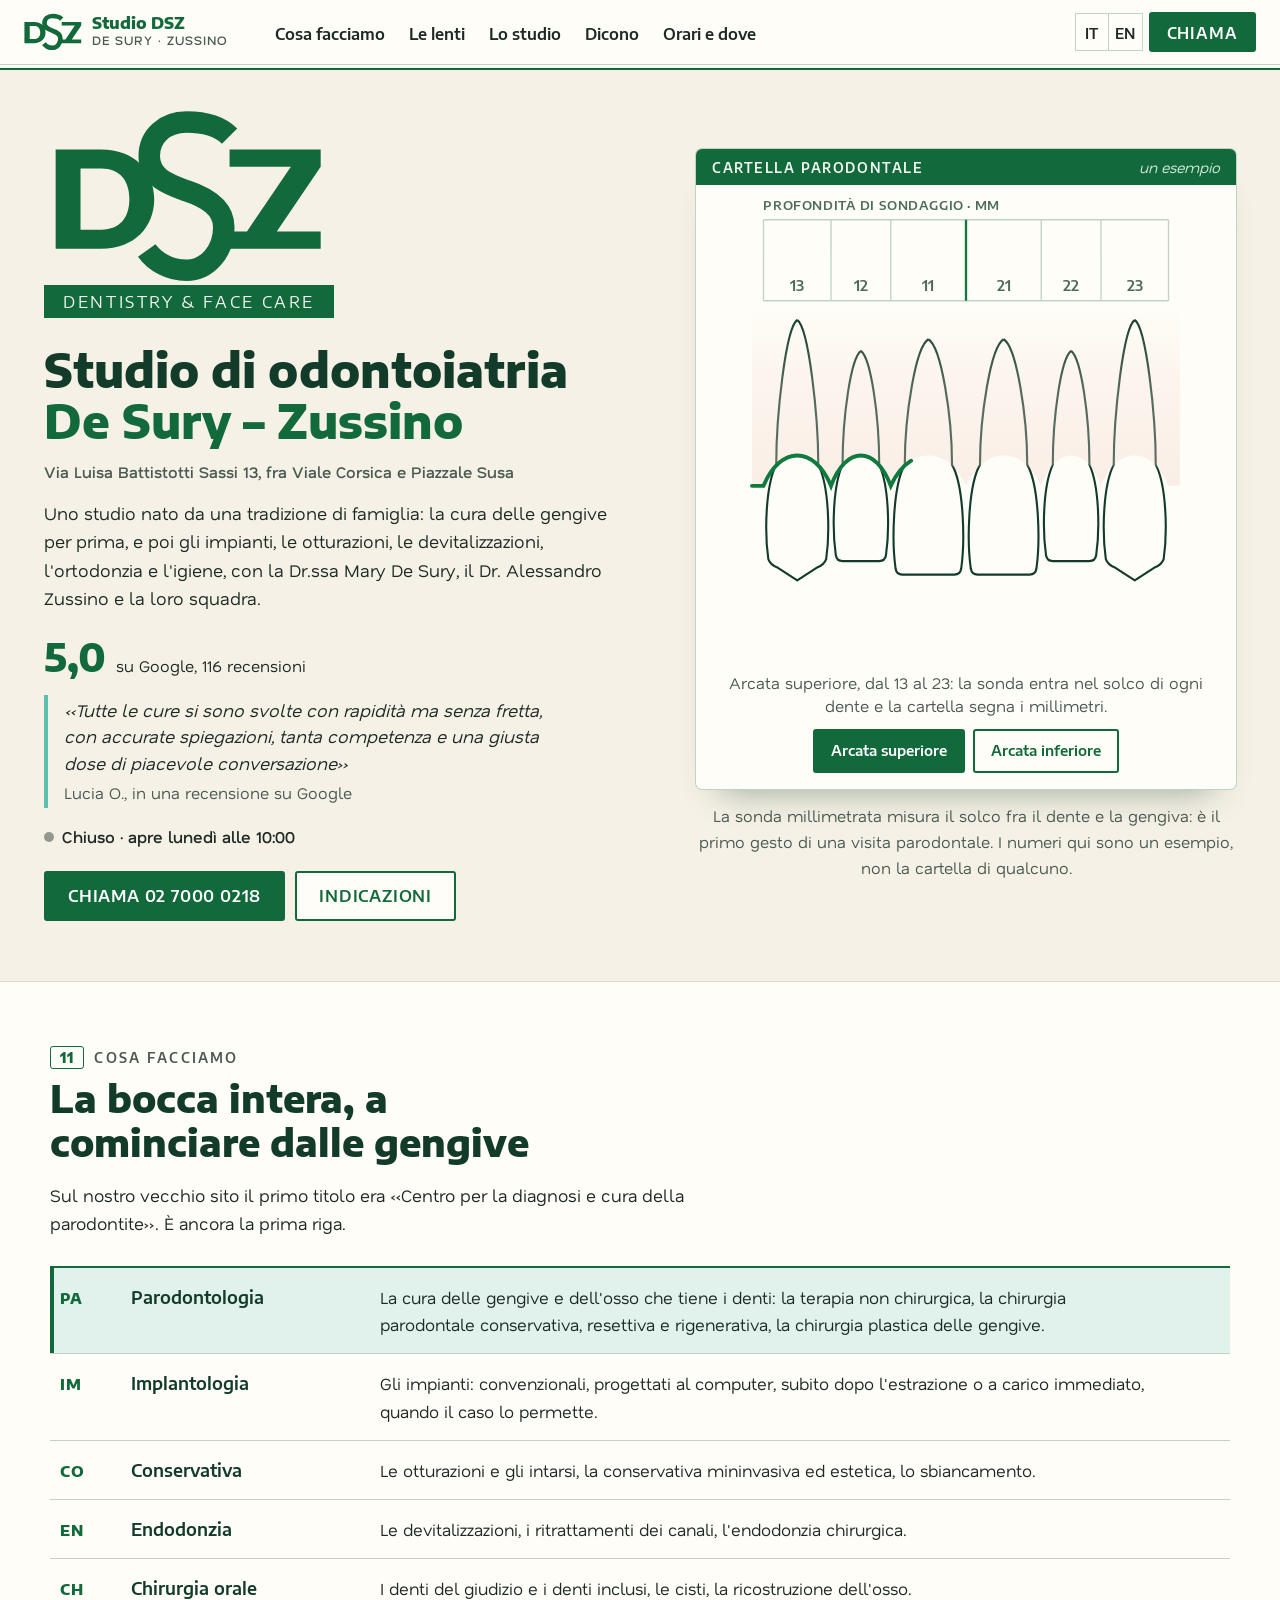
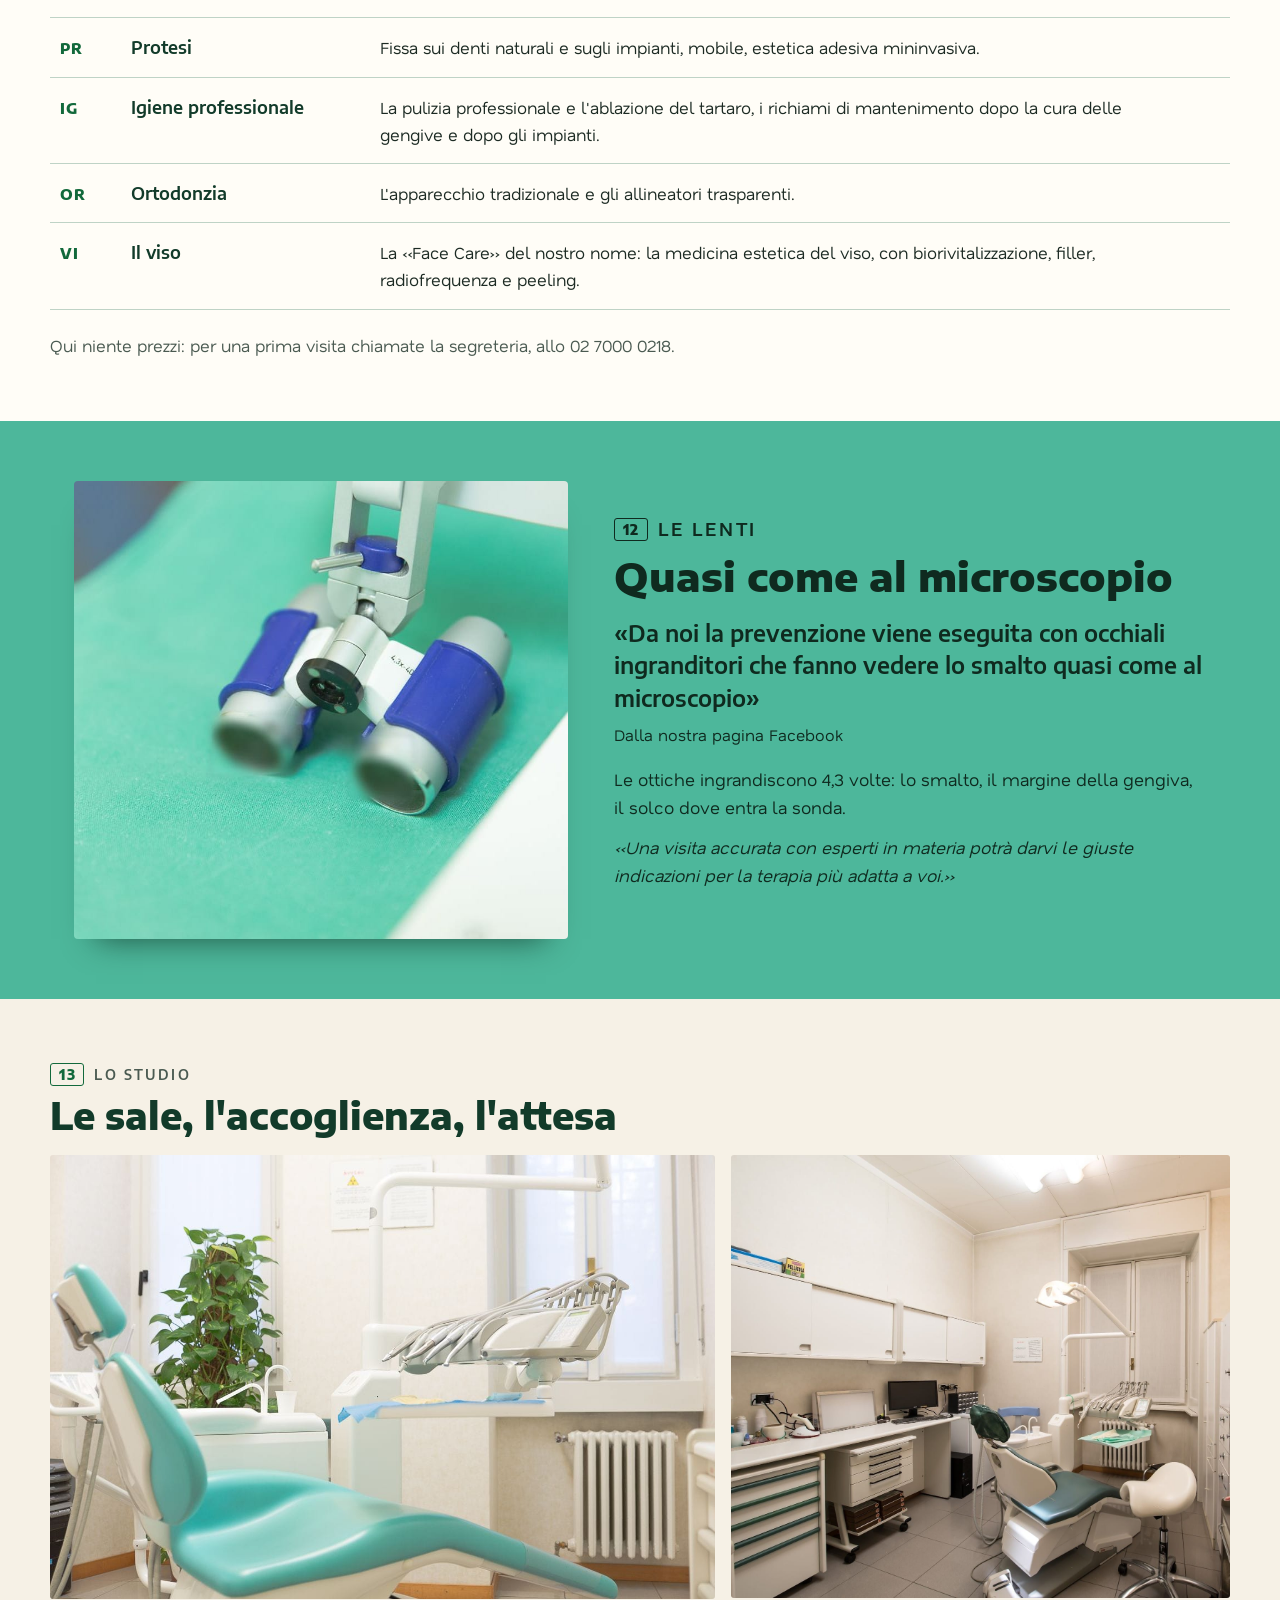
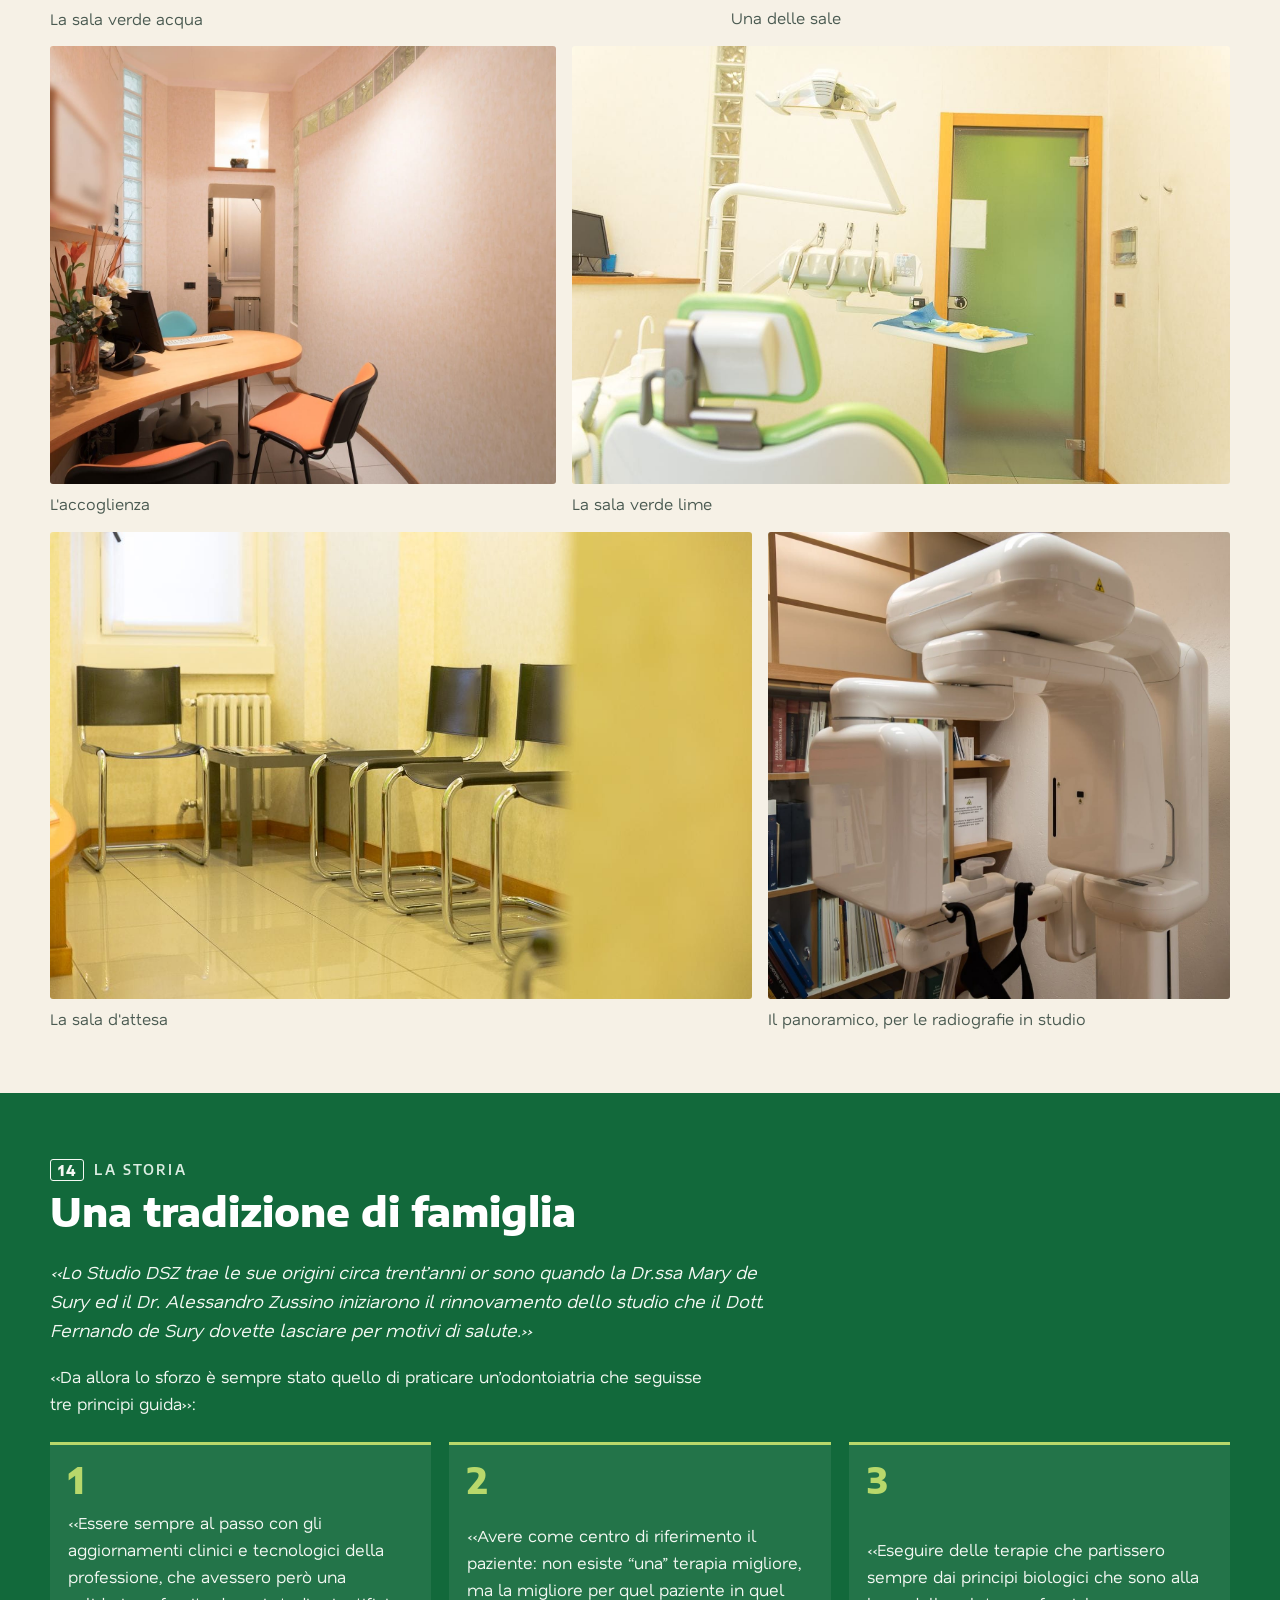
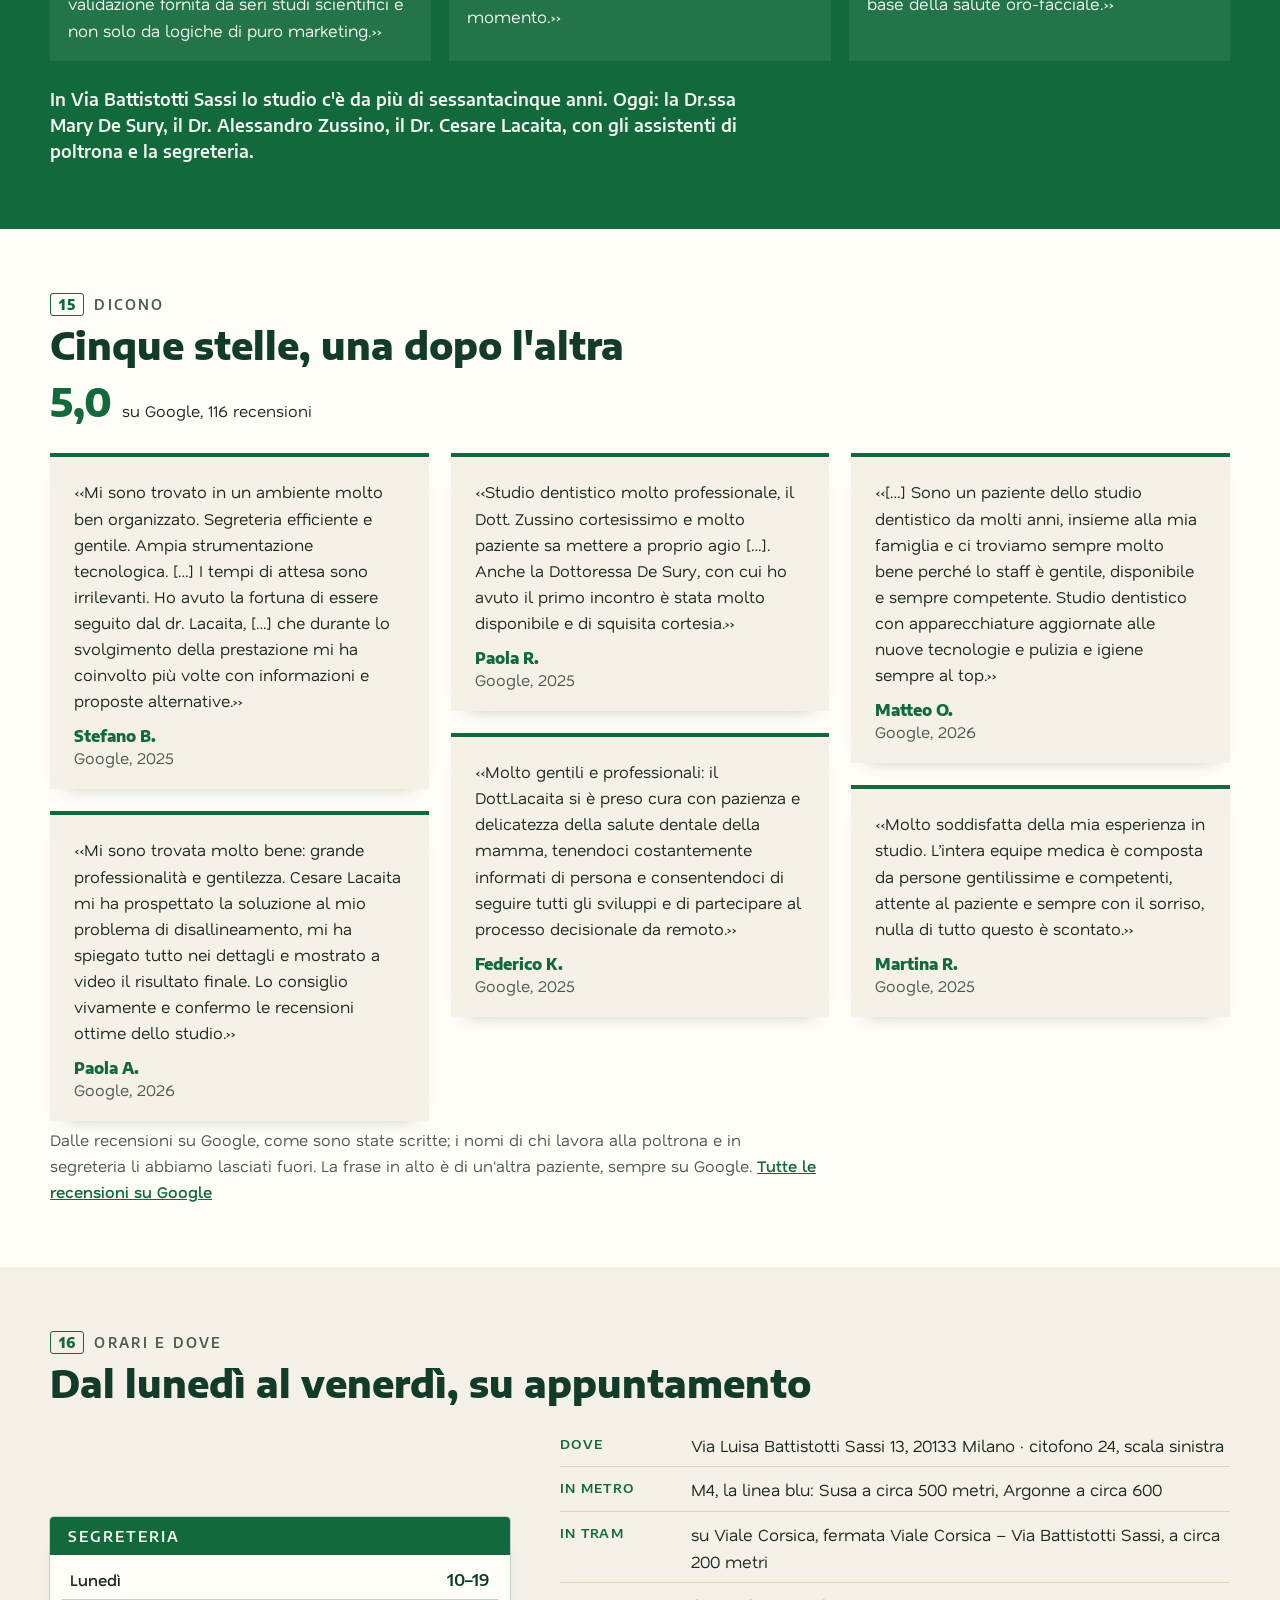
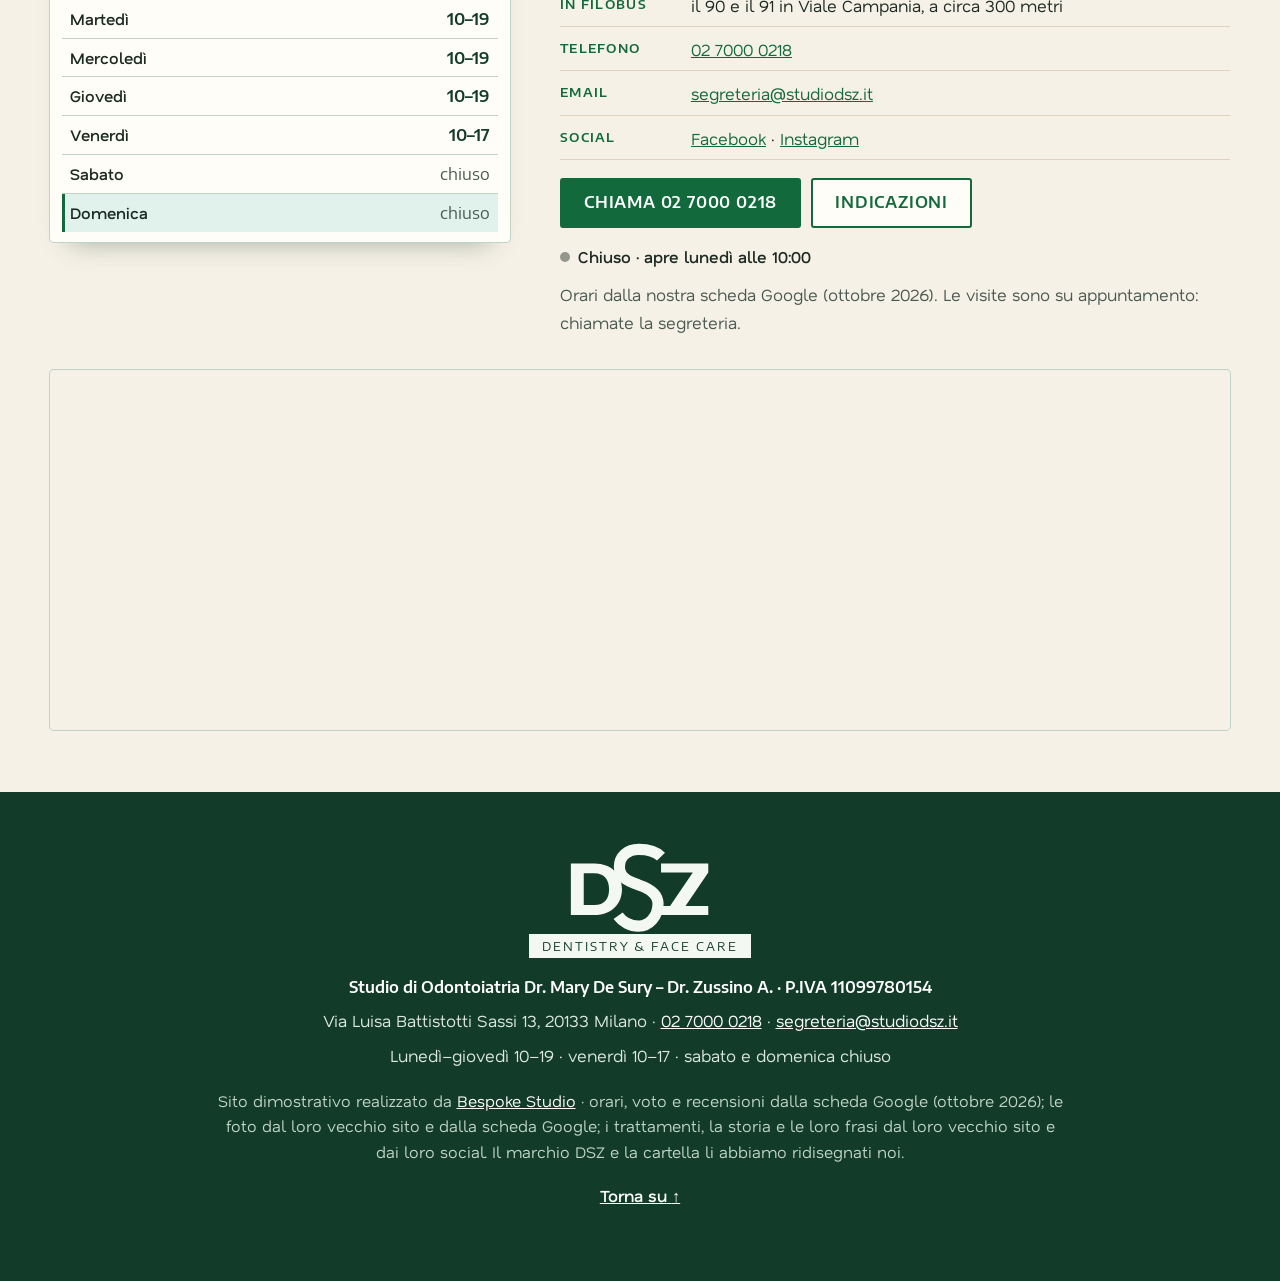
==== index.html @ 22d28977 "Studio Dentistico DSZ, Via Battistotti Sassi 13 — la sonda Lo studio De Sury – Zussino come una cart" ====
<!DOCTYPE html>
<html lang="it" class="no-js">
<head>
<meta charset="utf-8">
<meta name="viewport" content="width=device-width, initial-scale=1">
<script>(function(){var r=document.documentElement;r.classList.remove('no-js');
/* la firma: finché main.js non parte c'è la cartella vuota coi suoi numeri; se il codice non arriva, dopo 2,5 s la cartella intera */
try{if(!matchMedia('(prefers-reduced-motion: reduce)').matches){r.classList.add('firma-attesa');window.__attesaSonda=setTimeout(function(){r.classList.remove('firma-attesa')},2500)}}catch(e){}})()</script>
<title>Studio DSZ De Sury – Zussino — Studio dentistico, Via Battistotti Sassi 13, Milano</title>
<meta name="description" content="Studio DSZ – Dentistry &amp; Face Care: lo studio di odontoiatria De Sury – Zussino in Via Luisa Battistotti Sassi 13 a Milano, fra Viale Corsica e Piazzale Susa. Parodontologia, implantologia, conservativa, ortodonzia, igiene. Google 5,0 su 116. Tel. 02 7000 0218.">
<link rel="canonical" href="https://rotenzark.github.io/studio-dsz/">
<meta property="og:type" content="website">
<meta property="og:title" content="Studio DSZ De Sury – Zussino — Studio dentistico a Milano">
<meta property="og:description" content="Una tradizione di famiglia in Via Battistotti Sassi 13: parodontologia, implantologia, conservativa, ortodonzia e igiene.">
<meta property="og:image" content="https://rotenzark.github.io/studio-dsz/img/og.jpg">
<meta property="og:url" content="https://rotenzark.github.io/studio-dsz/">
<meta property="og:locale" content="it_IT">
<meta name="twitter:card" content="summary_large_image">
<meta name="theme-color" content="#12693B">
<link rel="icon" href="img/favicon.svg" type="image/svg+xml">
<link rel="icon" href="img/favicon-32.png" sizes="32x32" type="image/png">
<link rel="apple-touch-icon" href="img/apple-touch-icon.png">
<link rel="preconnect" href="https://fonts.googleapis.com">
<link rel="preconnect" href="https://fonts.gstatic.com" crossorigin>
<link href="https://fonts.googleapis.com/css2?family=Encode+Sans+Semi+Expanded:wght@400;600;800&amp;family=Nata+Sans:wght@400;600&amp;display=swap" rel="stylesheet">
<link rel="stylesheet" href="css/styles.css?v=1">
<script src="https://cdn.jsdelivr.net/npm/gsap@3.12.5/dist/gsap.min.js" defer></script>
<script src="https://cdn.jsdelivr.net/npm/gsap@3.12.5/dist/ScrollTrigger.min.js" defer></script>
<script src="js/main.js?v=1" defer></script>
<script type="application/ld+json">
{"@context":"https://schema.org","@type":"Dentist","name":"Studio DSZ – Dentistry & Face Care","alternateName":"Studio Dentistico DSZ De Sury – Zussino","legalName":"Studio di Odontoiatria Dr. Mary De Sury - Dr. Zussino A.","vatID":"IT11099780154","description":"Studio di odontoiatria in Via Luisa Battistotti Sassi 13 a Milano: parodontologia, implantologia, conservativa, endodonzia, chirurgia orale, protesi, igiene, ortodonzia.","url":"https://rotenzark.github.io/studio-dsz/","image":"https://rotenzark.github.io/studio-dsz/img/og.jpg","telephone":"+39 02 7000 0218","email":"segreteria@studiodsz.it","address":{"@type":"PostalAddress","streetAddress":"Via Luisa Battistotti Sassi 13","postalCode":"20133","addressLocality":"Milano","addressRegion":"MI","addressCountry":"IT"},"geo":{"@type":"GeoCoordinates","latitude":45.4638328,"longitude":9.2275192},"openingHoursSpecification":[{"@type":"OpeningHoursSpecification","dayOfWeek":["Monday","Tuesday","Wednesday","Thursday"],"opens":"10:00","closes":"19:00"},{"@type":"OpeningHoursSpecification","dayOfWeek":"Friday","opens":"10:00","closes":"17:00"}],"sameAs":["https://www.facebook.com/studiodsz","https://www.instagram.com/studio.dsz/"],"aggregateRating":{"@type":"AggregateRating","ratingValue":"5.0","reviewCount":"116","bestRating":"5"}}
</script>
</head>
<body>

<a class="salta" href="#contenuto" data-i18n="m.salta">Vai al contenuto</a>

<header class="testata" id="testata">
  <div class="testata__dentro">
    <a class="marchio" href="#inizio" aria-label="Studio DSZ: torna all'inizio" data-i18n-aria="m.top">
      <svg class="dsz" viewBox="-2 24 326 214" aria-hidden="true" focusable="false"><path class="dsz__l" d="M0 74H55C95 74 119 100 119 134C119 168 95 194 55 194H0ZM30 97V171H55C78 171 89 156 89 134C89 112 78 97 55 97Z" fill-rule="evenodd"/><path class="dsz__l" d="M210 74H320V95L267 173H320V194H210V173H231L284 95H210Z"/><path class="dsz__s" d="M210 58C198 46 180 41 158 41C132 41 113 58 113 82C113 108 136 116 158 124C182 132 203 144 203 168C203 198 182 220 158 220C138 220 120 210 110 196"/></svg>
      <span class="marchio__testo" aria-hidden="true"><span class="marchio__nome">Studio DSZ</span><span class="marchio__sotto">De Sury · Zussino</span></span>
    </a>
    <nav id="mainNav" class="voci" aria-label="Le sezioni" data-i18n-aria="m.nav">
      <a href="#cura" data-i18n="n.cura">Cosa facciamo</a>
      <a href="#lenti" data-i18n="n.lenti">Le lenti</a>
      <a href="#studio" data-i18n="n.studio">Lo studio</a>
      <a href="#dicono" data-i18n="n.dicono">Dicono</a>
      <a href="#orari" data-i18n="n.orari">Orari e dove</a>
    </nav>
    <div class="testata__azioni">
      <div class="lingue" role="group" aria-label="Lingua" data-i18n-aria="m.lingua">
        <button type="button" data-lang="it" aria-pressed="true">IT</button>
        <button type="button" data-lang="en" aria-pressed="false">EN</button>
      </div>
      <a class="chiama" href="tel:+390270000218"><span data-i18n="t.chiama">Chiama</span></a>
      <button id="burger" class="burger" type="button" aria-expanded="false" aria-controls="menuMobile" aria-label="Apri il menu" data-i18n-aria="m.menu"><span></span><span></span><span></span></button>
    </div>
  </div>
</header>

<nav id="menuMobile" class="menu-mobile" hidden aria-label="Le sezioni" data-i18n-aria="m.nav">
  <a href="#cura" data-i18n="n.cura">Cosa facciamo</a>
  <a href="#lenti" data-i18n="n.lenti">Le lenti</a>
  <a href="#studio" data-i18n="n.studio">Lo studio</a>
  <a href="#dicono" data-i18n="n.dicono">Dicono</a>
  <a href="#orari" data-i18n="n.orari">Orari e dove</a>
  <a class="menu-mobile__tel" href="tel:+390270000218"><span data-i18n="t.chiama">Chiama</span> <span class="intero">02 7000 0218</span></a>
</nav>

<main id="contenuto">

  <!-- ══════ L'APERTURA: il marchio con la fascia, il testo, la cartella con la sonda ══════ -->
  <section id="inizio" class="apertura" aria-labelledby="titolo">
    <div class="apertura__dentro">
      <div class="apertura__testo">
        <div class="logo" aria-hidden="true">
          <svg class="dsz dsz--grande" viewBox="-2 24 326 214" focusable="false"><path class="dsz__l" d="M0 74H55C95 74 119 100 119 134C119 168 95 194 55 194H0ZM30 97V171H55C78 171 89 156 89 134C89 112 78 97 55 97Z" fill-rule="evenodd"/><path class="dsz__l" d="M210 74H320V95L267 173H320V194H210V173H231L284 95H210Z"/><path class="dsz__s" d="M210 58C198 46 180 41 158 41C132 41 113 58 113 82C113 108 136 116 158 124C182 132 203 144 203 168C203 198 182 220 158 220C138 220 120 210 110 196"/></svg>
          <p class="fascia">Dentistry &amp; Face Care</p>
        </div>
        <h1 id="titolo" class="titolo"><span data-i18n="h.t1">Studio di odontoiatria</span> <span class="titolo__nomi">De Sury – Zussino</span></h1>
        <p class="apertura__sopra" data-i18n="h.sopra">Via Luisa Battistotti Sassi 13, fra Viale Corsica e Piazzale Susa</p>
        <p class="apertura__frase" data-i18n="h.testo">Uno studio nato da una tradizione di famiglia: la cura delle gengive per prima, e poi gli impianti, le otturazioni, le devitalizzazioni, l'ortodonzia e l'igiene, con la Dr.ssa Mary De Sury, il Dr. Alessandro Zussino e la loro squadra.</p>
        <p class="voto"><b class="voto__n">5,0</b> <span class="voto__su" data-i18n="h.voto">su Google, 116 recensioni</span></p>
        <blockquote class="citazione">
          <p>«Tutte le cure si sono svolte con rapidità ma senza fretta, con accurate spiegazioni, tanta competenza e una giusta dose di piacevole conversazione»</p>
          <footer data-i18n="h.chi">Lucia O., in una recensione su Google</footer>
        </blockquote>
        <p class="stato" id="orarioStato">Lun–gio 10–19, ven 10–17</p>
        <div class="apertura__azioni">
          <a class="bottone bottone--pieno" href="tel:+390270000218"><span data-i18n="t.chiama">Chiama</span>&nbsp;<span class="intero">02 7000 0218</span></a>
          <a class="bottone bottone--vuoto" href="https://www.google.com/maps/dir/?api=1&amp;destination=Studio+DSZ%2C+Via+Luisa+Battistotti+Sassi+13%2C+20133+Milano" target="_blank" rel="noopener" data-i18n="t.indicazioni">Indicazioni</a>
        </div>
      </div>
      <div class="apertura__firma">
        <figure class="sonda-fig" id="sonda-firma" data-modo="0" data-firma="fatta">
          <p class="sonda__testa"><span data-i18n="p.testa">Cartella parodontale</span> <span class="sonda__esempio" data-i18n="p.esempio">un esempio</span></p>
          <!--SONDA--><svg class="sonda__svg" id="sondaSvg" viewBox="0 0 560 500" role="img" aria-labelledby="sondaTitolo sondaDesc">
        <title id="sondaTitolo" data-i18n="p.titolo">La sonda</title>
        <desc id="sondaDesc" data-i18n="p.desc">La nostra cartella parodontale: sei denti disegnati a tratto coi loro numeri, la linea verde del margine della gengiva e la sonda millimetrata, che entra nel solco di un dente alla volta; sotto ogni dente la cartella segna i millimetri.</desc>
        <defs><linearGradient id="soGengiva" x1="0" y1="0" x2="0" y2="1"><stop offset="0" stop-color="#F3DCD3" stop-opacity="0"/><stop offset=".45" stop-color="#F3DCD3" stop-opacity=".75"/><stop offset="1" stop-color="#F0D3C8" stop-opacity=".9"/></linearGradient></defs>
        <rect width="560" height="500" fill="#FFFDF7"/>
        <g class="servito" transform="translate(0 0)">
          <g class="modo modo--sup" data-m="0"><g class="so-scena"><g class="so-denti" data-m="0" fill="#FFFDF7" stroke="#123B2A" stroke-width="2.2" stroke-linejoin="round" stroke-dasharray="583 583" stroke-dashoffset="0"><path d="M105 140C117 148 126.8 240 126.8 290C138 312 139 360 135 388Q133 394 125 397L105 410L85 397Q77 394 75 388C71 360 72 312 83.2 290C83.2 240 93 148 105 140Z"/><path d="M171 172C181.5 180 190 240 190 290C200 312 201 356 197 384Q196 390 190 390L152 390Q146 390 145 384C141 356 142 312 152 290C152 240 160.5 180 171 172Z"/><path d="M241 160C254.5 168 265.5 240 265.5 290C278 312 279 370 275 398Q274 404 268 404L214 404Q208 404 207 398C203 370 204 312 216.5 290C216.5 240 227.5 168 241 160Z"/><path d="M319 160C332.5 168 343.5 240 343.5 290C356 312 357 370 353 398Q352 404 346 404L292 404Q286 404 285 398C281 370 282 312 294.5 290C294.5 240 305.5 168 319 160Z"/><path d="M389 172C399.5 180 408 240 408 290C418 312 419 356 415 384Q414 390 408 390L370 390Q364 390 363 384C359 356 360 312 370 290C370 240 378.5 180 389 172Z"/><path d="M455 140C467 148 476.8 240 476.8 290C488 312 489 360 485 388Q483 394 475 397L455 410L435 397Q427 394 425 388C421 360 422 312 433.2 290C433.2 240 443 148 455 140Z"/></g><g class="so-sonda" data-m="0" fill="none" transform="translate(522 292)"><path d="M0 0V105" stroke="#8E99A4" stroke-width="4.2" stroke-linecap="round"/><path d="M-2.4 10H2.4" stroke="#1B1F23" stroke-width="1.8"/><path d="M-2.4 20H2.4" stroke="#1B1F23" stroke-width="1.8"/><path d="M-2.4 30H2.4" stroke="#1B1F23" stroke-width="1.8"/><path d="M-2.4 50H2.4" stroke="#1B1F23" stroke-width="1.8"/><path d="M-2.4 70H2.4" stroke="#1B1F23" stroke-width="1.8"/><path d="M-2.4 80H2.4" stroke="#1B1F23" stroke-width="1.8"/><path d="M-2.4 90H2.4" stroke="#1B1F23" stroke-width="1.8"/><path d="M-2.4 100H2.4" stroke="#1B1F23" stroke-width="1.8"/><path d="M0 105L12 135" stroke="#8E99A4" stroke-width="4.6" stroke-linecap="round"/><path d="M12 135V340" stroke="#5E6B76" stroke-width="11" stroke-linecap="round"/><path d="M9.5 150V330" stroke="#8D99A4" stroke-width="2" stroke-linecap="round"/><path d="M7 175H17" stroke="#47525C" stroke-width="1.4"/><path d="M7 185H17" stroke="#47525C" stroke-width="1.4"/><path d="M7 195H17" stroke="#47525C" stroke-width="1.4"/><path d="M7 205H17" stroke="#47525C" stroke-width="1.4"/></g><path class="so-gengiva" data-m="0" d="M58 312L70 312C87.5 270 122.5 270 140 312C155.5 270 186.5 270 202 312C221.5 270 260.5 270 280 312C299.5 270 338.5 270 358 312C373.5 270 404.5 270 420 312C437.5 270 472.5 270 490 312L502 312L502 128L58 128Z" fill="url(#soGengiva)" opacity="1"/><path class="so-margine" data-m="0" d="M58 312L70 312C87.5 270 122.5 270 140 312C155.5 270 186.5 270 202 312C221.5 270 260.5 270 280 312C299.5 270 338.5 270 358 312C373.5 270 404.5 270 420 312C437.5 270 472.5 270 490 312L502 312" fill="none" stroke="#0E7A3E" stroke-width="4" stroke-linecap="round" stroke-dasharray="625 625" stroke-dashoffset="0"/></g><g class="so-cartella"><path class="so-griglia" d="M70 36H490M70 120H490M70 36V120M140 36V120M202 36V120M280 36V120M358 36V120M420 36V120M490 36V120"/><path class="so-mezzo" d="M280 36V120"/><text class="so-etichetta" x="70" y="26" data-i18n="p.cartella">Profondità di sondaggio · mm</text><text class="so-fdi" x="105" y="110">13</text><text class="so-fdi" x="171" y="110">12</text><text class="so-fdi" x="241" y="110">11</text><text class="so-fdi" x="319" y="110">21</text><text class="so-fdi" x="389" y="110">22</text><text class="so-fdi" x="455" y="110">23</text><text class="so-n" data-m="0" data-k="0" x="105" y="84" opacity="1">2</text><text class="so-n" data-m="0" data-k="1" x="171" y="84" opacity="1">3</text><text class="so-n" data-m="0" data-k="2" x="241" y="84" opacity="1">2</text><text class="so-n" data-m="0" data-k="3" x="319" y="84" opacity="1">2</text><text class="so-n" data-m="0" data-k="4" x="389" y="84" opacity="1">2</text><text class="so-n" data-m="0" data-k="5" x="455" y="84" opacity="1">3</text></g></g>
          <g class="modo modo--inf" data-m="1"><g class="so-scena" transform="translate(0 500) scale(1 -1)"><g class="so-denti" data-m="1" fill="#FFFDF7" stroke="#123B2A" stroke-width="2.2" stroke-linejoin="round" stroke-dasharray="583 583" stroke-dashoffset="0"><path d="M105 140C117 148 126.8 240 126.8 290C138 312 139 360 135 388Q133 394 125 397L105 410L85 397Q77 394 75 388C71 360 72 312 83.2 290C83.2 240 93 148 105 140Z"/><path d="M171 172C181.5 180 190 240 190 290C200 312 201 356 197 384Q196 390 190 390L152 390Q146 390 145 384C141 356 142 312 152 290C152 240 160.5 180 171 172Z"/><path d="M241 160C254.5 168 265.5 240 265.5 290C278 312 279 370 275 398Q274 404 268 404L214 404Q208 404 207 398C203 370 204 312 216.5 290C216.5 240 227.5 168 241 160Z"/><path d="M319 160C332.5 168 343.5 240 343.5 290C356 312 357 370 353 398Q352 404 346 404L292 404Q286 404 285 398C281 370 282 312 294.5 290C294.5 240 305.5 168 319 160Z"/><path d="M389 172C399.5 180 408 240 408 290C418 312 419 356 415 384Q414 390 408 390L370 390Q364 390 363 384C359 356 360 312 370 290C370 240 378.5 180 389 172Z"/><path d="M455 140C467 148 476.8 240 476.8 290C488 312 489 360 485 388Q483 394 475 397L455 410L435 397Q427 394 425 388C421 360 422 312 433.2 290C433.2 240 443 148 455 140Z"/></g><g class="so-sonda" data-m="1" fill="none" transform="translate(522 292)"><path d="M0 0V105" stroke="#8E99A4" stroke-width="4.2" stroke-linecap="round"/><path d="M-2.4 10H2.4" stroke="#1B1F23" stroke-width="1.8"/><path d="M-2.4 20H2.4" stroke="#1B1F23" stroke-width="1.8"/><path d="M-2.4 30H2.4" stroke="#1B1F23" stroke-width="1.8"/><path d="M-2.4 50H2.4" stroke="#1B1F23" stroke-width="1.8"/><path d="M-2.4 70H2.4" stroke="#1B1F23" stroke-width="1.8"/><path d="M-2.4 80H2.4" stroke="#1B1F23" stroke-width="1.8"/><path d="M-2.4 90H2.4" stroke="#1B1F23" stroke-width="1.8"/><path d="M-2.4 100H2.4" stroke="#1B1F23" stroke-width="1.8"/><path d="M0 105L12 135" stroke="#8E99A4" stroke-width="4.6" stroke-linecap="round"/><path d="M12 135V340" stroke="#5E6B76" stroke-width="11" stroke-linecap="round"/><path d="M9.5 150V330" stroke="#8D99A4" stroke-width="2" stroke-linecap="round"/><path d="M7 175H17" stroke="#47525C" stroke-width="1.4"/><path d="M7 185H17" stroke="#47525C" stroke-width="1.4"/><path d="M7 195H17" stroke="#47525C" stroke-width="1.4"/><path d="M7 205H17" stroke="#47525C" stroke-width="1.4"/></g><path class="so-gengiva" data-m="1" d="M58 312L70 312C87.5 270 122.5 270 140 312C155.5 270 186.5 270 202 312C221.5 270 260.5 270 280 312C299.5 270 338.5 270 358 312C373.5 270 404.5 270 420 312C437.5 270 472.5 270 490 312L502 312L502 128L58 128Z" fill="url(#soGengiva)" opacity="1"/><path class="so-margine" data-m="1" d="M58 312L70 312C87.5 270 122.5 270 140 312C155.5 270 186.5 270 202 312C221.5 270 260.5 270 280 312C299.5 270 338.5 270 358 312C373.5 270 404.5 270 420 312C437.5 270 472.5 270 490 312L502 312" fill="none" stroke="#0E7A3E" stroke-width="4" stroke-linecap="round" stroke-dasharray="625 625" stroke-dashoffset="0"/></g><g class="so-cartella"><path class="so-griglia" d="M70 380H490M70 464H490M70 380V464M140 380V464M202 380V464M280 380V464M358 380V464M420 380V464M490 380V464"/><path class="so-mezzo" d="M280 380V464"/><text class="so-etichetta" x="70" y="486" data-i18n="p.cartella">Profondità di sondaggio · mm</text><text class="so-fdi" x="105" y="402">43</text><text class="so-fdi" x="171" y="402">42</text><text class="so-fdi" x="241" y="402">41</text><text class="so-fdi" x="319" y="402">31</text><text class="so-fdi" x="389" y="402">32</text><text class="so-fdi" x="455" y="402">33</text><text class="so-n" data-m="1" data-k="0" x="105" y="450" opacity="1">3</text><text class="so-n" data-m="1" data-k="1" x="171" y="450" opacity="1">2</text><text class="so-n" data-m="1" data-k="2" x="241" y="450" opacity="1">2</text><text class="so-n" data-m="1" data-k="3" x="319" y="450" opacity="1">2</text><text class="so-n" data-m="1" data-k="4" x="389" y="450" opacity="1">3</text><text class="so-n" data-m="1" data-k="5" x="455" y="450" opacity="1">2</text></g></g>
        </g>
      </svg><!--/SONDA-->
          <figcaption class="sonda__didascalia">
            <span class="sonda__d" data-m="0" data-i18n="p.d0">Arcata superiore, dal 13 al 23: la sonda entra nel solco di ogni dente e la cartella segna i millimetri.</span>
            <span class="sonda__d" data-m="1" data-i18n="p.d1">Arcata inferiore, dal 43 al 33: la stessa misura, dente per dente.</span>
          </figcaption>
          <div class="sonda__modi" role="group" aria-label="Quale arcata" data-i18n-aria="p.modi">
            <button type="button" data-modo="0" aria-pressed="true" data-i18n="p.b0">Arcata superiore</button>
            <button type="button" data-modo="1" aria-pressed="false" data-i18n="p.b1">Arcata inferiore</button>
          </div>
          <p class="visually-hidden" id="sondaLeggi" aria-live="polite"></p>
        </figure>
        <p class="apertura__nota" data-i18n="p.nota">La sonda millimetrata misura il solco fra il dente e la gengiva: è il primo gesto di una visita parodontale. I numeri qui sono un esempio, non la cartella di qualcuno.</p>
      </div>
    </div>
  </section>

  <!-- ══════ 11 · COSA FACCIAMO: le righe della cartella ══════ -->
  <section id="cura" class="capitolo capitolo--carta" aria-labelledby="curaT">
    <p class="etichetta"><span class="dente" aria-hidden="true">11</span> <span data-i18n="s.etichetta">Cosa facciamo</span></p>
    <h2 id="curaT" class="capitolo__titolo" data-i18n="s.titolo">La bocca intera, a cominciare dalle gengive</h2>
    <p class="capitolo__frase" data-i18n="s.frase">Sul nostro vecchio sito il primo titolo era «Centro per la diagnosi e cura della parodontite». È ancora la prima riga.</p>
    <ul class="righe">
      <li class="riga riga--prima reveal"><span class="riga__cod" aria-hidden="true">PA</span><h3 class="riga__nome" data-i18n="s.r1">Parodontologia</h3><p data-i18n="s.r1t">La cura delle gengive e dell'osso che tiene i denti: la terapia non chirurgica, la chirurgia parodontale conservativa, resettiva e rigenerativa, la chirurgia plastica delle gengive.</p></li>
      <li class="riga reveal"><span class="riga__cod" aria-hidden="true">IM</span><h3 class="riga__nome" data-i18n="s.r2">Implantologia</h3><p data-i18n="s.r2t">Gli impianti: convenzionali, progettati al computer, subito dopo l'estrazione o a carico immediato, quando il caso lo permette.</p></li>
      <li class="riga reveal"><span class="riga__cod" aria-hidden="true">CO</span><h3 class="riga__nome" data-i18n="s.r3">Conservativa</h3><p data-i18n="s.r3t">Le otturazioni e gli intarsi, la conservativa mininvasiva ed estetica, lo sbiancamento.</p></li>
      <li class="riga reveal"><span class="riga__cod" aria-hidden="true">EN</span><h3 class="riga__nome" data-i18n="s.r4">Endodonzia</h3><p data-i18n="s.r4t">Le devitalizzazioni, i ritrattamenti dei canali, l'endodonzia chirurgica.</p></li>
      <li class="riga reveal"><span class="riga__cod" aria-hidden="true">CH</span><h3 class="riga__nome" data-i18n="s.r5">Chirurgia orale</h3><p data-i18n="s.r5t">I denti del giudizio e i denti inclusi, le cisti, la ricostruzione dell'osso.</p></li>
      <li class="riga reveal"><span class="riga__cod" aria-hidden="true">PR</span><h3 class="riga__nome" data-i18n="s.r6">Protesi</h3><p data-i18n="s.r6t">Fissa sui denti naturali e sugli impianti, mobile, estetica adesiva mininvasiva.</p></li>
      <li class="riga reveal"><span class="riga__cod" aria-hidden="true">IG</span><h3 class="riga__nome" data-i18n="s.r7">Igiene professionale</h3><p data-i18n="s.r7t">La pulizia professionale e l'ablazione del tartaro, i richiami di mantenimento dopo la cura delle gengive e dopo gli impianti.</p></li>
      <li class="riga reveal"><span class="riga__cod" aria-hidden="true">OR</span><h3 class="riga__nome" data-i18n="s.r8">Ortodonzia</h3><p data-i18n="s.r8t">L'apparecchio tradizionale e gli allineatori trasparenti.</p></li>
      <li class="riga reveal"><span class="riga__cod" aria-hidden="true">VI</span><h3 class="riga__nome" data-i18n="s.r9">Il viso</h3><p data-i18n="s.r9t">La «Face Care» del nostro nome: la medicina estetica del viso, con biorivitalizzazione, filler, radiofrequenza e peeling.</p></li>
    </ul>
    <p class="capitolo__nota" data-i18n="s.nota">Qui niente prezzi: per una prima visita chiamate la segreteria, allo 02 7000 0218.</p>
  </section>

  <!-- ══════ 12 · LE LENTI: gli occhiali ingranditori ══════ -->
  <section id="lenti" class="lenti" aria-labelledby="lentiT">
    <div class="lenti__dentro">
      <figure class="lenti__foto reveal"><button type="button" class="foto" data-full="img/lenti.jpg" aria-label="Ingrandisci la foto" data-i18n-aria="m.ingrandisci"><img src="img/lenti.jpg" width="840" height="780" alt="Gli occhiali ingranditori dello studio, con le due ottiche blu, appoggiati sul telo verde." data-i18n-alt="a.lenti"></button></figure>
      <div class="lenti__testo">
        <p class="etichetta"><span class="dente" aria-hidden="true">12</span> <span data-i18n="l.etichetta">Le lenti</span></p>
        <h2 id="lentiT" class="lenti__titolo" data-i18n="l.titolo">Quasi come al microscopio</h2>
        <blockquote class="loro">
          <p data-i18n="l.loro">«Da noi la prevenzione viene eseguita con occhiali ingranditori che fanno vedere lo smalto quasi come al microscopio»</p>
          <footer data-i18n="l.fonte">Dalla nostra pagina Facebook</footer>
        </blockquote>
        <p data-i18n="l.testo">Le ottiche ingrandiscono 4,3 volte: lo smalto, il margine della gengiva, il solco dove entra la sonda.</p>
        <p class="lenti__poi" data-i18n="l.poi">«Una visita accurata con esperti in materia potrà darvi le giuste indicazioni per la terapia più adatta a voi.»</p>
      </div>
    </div>
  </section>

  <!-- ══════ 13 · LO STUDIO ══════ -->
  <section id="studio" class="capitolo capitolo--crema" aria-labelledby="studioT">
    <p class="etichetta"><span class="dente" aria-hidden="true">13</span> <span data-i18n="k.etichetta">Lo studio</span></p>
    <h2 id="studioT" class="capitolo__titolo" data-i18n="k.titolo">Le sale, l'accoglienza, l'attesa</h2>
    <div class="galleria">
      <div class="galleria__riga">
        <figure class="reveal" style="--r: 1.5"><button type="button" class="foto" data-full="img/sala-acqua.jpg" aria-label="Ingrandisci la foto" data-i18n-aria="m.ingrandisci"><img src="img/sala-acqua.jpg" width="1200" height="800" alt="Una sala con la poltrona verde acqua, una pianta, la finestra alta e il termosifone." data-i18n-alt="a.acqua"></button><figcaption data-i18n="k.acqua">La sala verde acqua</figcaption></figure>
        <figure class="reveal" style="--r: 1.126"><button type="button" class="foto" data-full="img/sala.jpg" aria-label="Ingrandisci la foto" data-i18n-aria="m.ingrandisci"><img src="img/sala.jpg" width="1400" height="1243" alt="Una sala con la poltrona, le cassettiere a righe verdi e la finestra." data-i18n-alt="a.sala"></button><figcaption data-i18n="k.sala">Una delle sale</figcaption></figure>
      </div>
      <div class="galleria__riga">
        <figure class="reveal" style="--r: 1.154"><button type="button" class="foto" data-full="img/accoglienza.jpg" aria-label="Ingrandisci la foto" data-i18n-aria="m.ingrandisci"><img src="img/accoglienza.jpg" width="1400" height="1213" alt="L'accoglienza: il bancone curvo in legno chiaro, i fiori, le sedie arancio." data-i18n-alt="a.accoglienza"></button><figcaption data-i18n="k.accoglienza">L'accoglienza</figcaption></figure>
        <figure class="reveal" style="--r: 1.5"><button type="button" class="foto" data-full="img/sala-lime.jpg" aria-label="Ingrandisci la foto" data-i18n-aria="m.ingrandisci"><img src="img/sala-lime.jpg" width="1200" height="800" alt="La seconda sala, con la poltrona verde lime e la porta di vetro verde." data-i18n-alt="a.lime"></button><figcaption data-i18n="k.lime">La sala verde lime</figcaption></figure>
      </div>
      <div class="galleria__riga">
        <figure class="reveal" style="--r: 1.5"><button type="button" class="foto" data-full="img/attesa.jpg" aria-label="Ingrandisci la foto" data-i18n-aria="m.ingrandisci"><img src="img/attesa.jpg" width="1200" height="800" alt="La sala d'attesa con le sedie nere a sbalzo e il tavolino." data-i18n-alt="a.attesa"></button><figcaption data-i18n="k.attesa">La sala d'attesa</figcaption></figure>
        <figure class="reveal" style="--r: 0.988"><button type="button" class="foto" data-full="img/panoramico.jpg" aria-label="Ingrandisci la foto" data-i18n-aria="m.ingrandisci"><img src="img/panoramico.jpg" width="1300" height="1316" alt="Il panoramico per le radiografie, bianco, davanti alla libreria." data-i18n-alt="a.panoramico"></button><figcaption data-i18n="k.panoramico">Il panoramico, per le radiografie in studio</figcaption></figure>
      </div>
    </div>
  </section>

  <!-- ══════ 14 · UNA TRADIZIONE DI FAMIGLIA ══════ -->
  <section id="storia" class="storia" aria-labelledby="storiaT">
    <div class="storia__dentro">
      <p class="etichetta"><span class="dente" aria-hidden="true">14</span> <span data-i18n="t1.etichetta">La storia</span></p>
      <h2 id="storiaT" class="storia__titolo" data-i18n="t1.titolo">Una tradizione di famiglia</h2>
      <p class="storia__frase" data-i18n="t1.frase">«Lo Studio DSZ trae le sue origini circa trent’anni or sono quando la Dr.ssa Mary de Sury ed il Dr. Alessandro Zussino iniziarono il rinnovamento dello studio che il Dott. Fernando de Sury dovette lasciare per motivi di salute.»</p>
      <p class="storia__poi" data-i18n="t1.poi">«Da allora lo sforzo è sempre stato quello di praticare un’odontoiatria che seguisse tre principi guida»:</p>
      <ol class="principi">
        <li class="principio reveal"><span class="principio__n" aria-hidden="true">1</span><p data-i18n="t1.p1">«Essere sempre al passo con gli aggiornamenti clinici e tecnologici della professione, che avessero però una validazione fornita da seri studi scientifici e non solo da logiche di puro marketing.»</p></li>
        <li class="principio reveal"><span class="principio__n" aria-hidden="true">2</span><p data-i18n="t1.p2">«Avere come centro di riferimento il paziente: non esiste “una” terapia migliore, ma la migliore per quel paziente in quel momento.»</p></li>
        <li class="principio reveal"><span class="principio__n" aria-hidden="true">3</span><p data-i18n="t1.p3">«Eseguire delle terapie che partissero sempre dai principi biologici che sono alla base della salute oro-facciale.»</p></li>
      </ol>
      <p class="storia__oggi" data-i18n="t1.oggi">In Via Battistotti Sassi lo studio c'è da più di sessantacinque anni. Oggi: la Dr.ssa Mary De Sury, il Dr. Alessandro Zussino, il Dr. Cesare Lacaita, con gli assistenti di poltrona e la segreteria.</p>
    </div>
  </section>

  <!-- ══════ 15 · DICONO ══════ -->
  <section id="dicono" class="capitolo capitolo--carta" aria-labelledby="diconoT">
    <p class="etichetta"><span class="dente" aria-hidden="true">15</span> <span data-i18n="d.etichetta">Dicono</span></p>
    <h2 id="diconoT" class="capitolo__titolo" data-i18n="d.titolo">Cinque stelle, una dopo l'altra</h2>
    <p class="voto voto--sezione"><b class="voto__n">5,0</b> <span class="voto__su" data-i18n="d.voto">su Google, 116 recensioni</span></p>
    <ul class="recensioni">
      <li class="recensione reveal"><p class="recensione__testo">«Mi sono trovato in un ambiente molto ben organizzato. Segreteria efficiente e gentile. Ampia strumentazione tecnologica. […] I tempi di attesa sono irrilevanti. Ho avuto la fortuna di essere seguito dal dr. Lacaita, […] che durante lo svolgimento della prestazione mi ha coinvolto più volte con informazioni e proposte alternative.»</p><p class="recensione__chi"><b>Stefano B.</b> <span data-i18n="d.t25">Google, 2025</span></p></li>
      <li class="recensione reveal"><p class="recensione__testo">«Mi sono trovata molto bene: grande professionalità e gentilezza. Cesare Lacaita mi ha prospettato la soluzione al mio problema di disallineamento, mi ha spiegato tutto nei dettagli e mostrato a video il risultato finale. Lo consiglio vivamente e confermo le recensioni ottime dello studio.»</p><p class="recensione__chi"><b>Paola A.</b> <span data-i18n="d.t26">Google, 2026</span></p></li>
      <li class="recensione reveal"><p class="recensione__testo">«Studio dentistico molto professionale, il Dott. Zussino cortesissimo e molto paziente sa mettere a proprio agio […]. Anche la Dottoressa De Sury, con cui ho avuto il primo incontro è stata molto disponibile e di squisita cortesia.»</p><p class="recensione__chi"><b>Paola R.</b> <span data-i18n="d.t25">Google, 2025</span></p></li>
      <li class="recensione reveal"><p class="recensione__testo">«Molto gentili e professionali: il Dott.Lacaita si è preso cura con pazienza e delicatezza della salute dentale della mamma, tenendoci costantemente informati di persona e consentendoci di seguire tutti gli sviluppi e di partecipare al processo decisionale da remoto.»</p><p class="recensione__chi"><b>Federico K.</b> <span data-i18n="d.t25">Google, 2025</span></p></li>
      <li class="recensione reveal"><p class="recensione__testo">«[…] Sono un paziente dello studio dentistico da molti anni, insieme alla mia famiglia e ci troviamo sempre molto bene perché lo staff è gentile, disponibile e sempre competente. Studio dentistico con apparecchiature aggiornate alle nuove tecnologie e pulizia e igiene sempre al top.»</p><p class="recensione__chi"><b>Matteo O.</b> <span data-i18n="d.t26">Google, 2026</span></p></li>
      <li class="recensione reveal"><p class="recensione__testo">«Molto soddisfatta della mia esperienza in studio. L’intera equipe medica è composta da persone gentilissime e competenti, attente al paziente e sempre con il sorriso, nulla di tutto questo è scontato.»</p><p class="recensione__chi"><b>Martina R.</b> <span data-i18n="d.t25">Google, 2025</span></p></li>
    </ul>
    <p class="dicono__nota"><span data-i18n="d.nota">Dalle recensioni su Google, come sono state scritte; i nomi di chi lavora alla poltrona e in segreteria li abbiamo lasciati fuori. La frase in alto è di un'altra paziente, sempre su Google.</span> <a href="https://www.google.com/maps/search/?api=1&amp;query=Studio+Dentistico+DSZ+Via+Luisa+Battistotti+Sassi+13+Milano" target="_blank" rel="noopener" data-i18n="d.tutte">Tutte le recensioni su Google</a></p>
  </section>

  <!-- ══════ 16 · ORARI E DOVE ══════ -->
  <section id="orari" class="capitolo capitolo--crema" aria-labelledby="orariT">
    <p class="etichetta"><span class="dente" aria-hidden="true">16</span> <span data-i18n="r.etichetta">Orari e dove</span></p>
    <h2 id="orariT" class="capitolo__titolo" data-i18n="r.titolo">Dal lunedì al venerdì, su appuntamento</h2>
    <div class="orari-riga">
      <div class="orario">
        <p class="orario__testa" data-i18n="r.testa">Segreteria</p>
        <div class="orario__giorni" role="table" aria-label="Orari di apertura" data-i18n-aria="r.cap">
          <div class="giorno" role="row" data-day="1"><span class="giorno__nome" role="rowheader" data-i18n="g.lun">Lunedì</span><span class="giorno__ore" role="cell">10–19</span></div>
          <div class="giorno" role="row" data-day="2"><span class="giorno__nome" role="rowheader" data-i18n="g.mar">Martedì</span><span class="giorno__ore" role="cell">10–19</span></div>
          <div class="giorno" role="row" data-day="3"><span class="giorno__nome" role="rowheader" data-i18n="g.mer">Mercoledì</span><span class="giorno__ore" role="cell">10–19</span></div>
          <div class="giorno" role="row" data-day="4"><span class="giorno__nome" role="rowheader" data-i18n="g.gio">Giovedì</span><span class="giorno__ore" role="cell">10–19</span></div>
          <div class="giorno" role="row" data-day="5"><span class="giorno__nome" role="rowheader" data-i18n="g.ven">Venerdì</span><span class="giorno__ore" role="cell">10–17</span></div>
          <div class="giorno giorno--chiuso" role="row" data-day="6"><span class="giorno__nome" role="rowheader" data-i18n="g.sab">Sabato</span><span class="giorno__ore" role="cell" data-i18n="r.chiuso">chiuso</span></div>
          <div class="giorno giorno--chiuso" role="row" data-day="0"><span class="giorno__nome" role="rowheader" data-i18n="g.dom">Domenica</span><span class="giorno__ore" role="cell" data-i18n="r.chiuso">chiuso</span></div>
        </div>
      </div>
      <div class="dove-testo">
        <dl class="indirizzo">
          <div><dt data-i18n="w.dove">Dove</dt><dd data-i18n="w.dovev">Via Luisa Battistotti Sassi 13, 20133 Milano · citofono 24, scala sinistra</dd></div>
          <div><dt data-i18n="w.metro">In metro</dt><dd data-i18n="w.metrov">M4, la linea blu: Susa a circa 500&nbsp;metri, Argonne a circa 600</dd></div>
          <div><dt data-i18n="w.tram">In tram</dt><dd data-i18n="w.tramv">su Viale Corsica, fermata Viale Corsica – Via Battistotti Sassi, a circa 200&nbsp;metri</dd></div>
          <div><dt data-i18n="w.bus">In filobus</dt><dd data-i18n="w.busv">il 90 e il 91 in Viale Campania, a circa 300&nbsp;metri</dd></div>
          <div><dt data-i18n="w.tel">Telefono</dt><dd><a href="tel:+390270000218" class="intero">02 7000 0218</a></dd></div>
          <div><dt data-i18n="w.mail">Email</dt><dd><a href="mailto:segreteria@studiodsz.it">segreteria@studiodsz.it</a></dd></div>
          <div><dt data-i18n="w.social">Social</dt><dd><a href="https://www.facebook.com/studiodsz" target="_blank" rel="noopener">Facebook</a> · <a href="https://www.instagram.com/studio.dsz/" target="_blank" rel="noopener">Instagram</a></dd></div>
        </dl>
        <p class="dove__azioni"><a class="bottone bottone--pieno" href="tel:+390270000218"><span data-i18n="t.chiama">Chiama</span>&nbsp;<span class="intero">02 7000 0218</span></a> <a class="bottone bottone--vuoto" href="https://www.google.com/maps/dir/?api=1&amp;destination=Studio+DSZ%2C+Via+Luisa+Battistotti+Sassi+13%2C+20133+Milano" target="_blank" rel="noopener" data-i18n="t.indicazioni">Indicazioni</a></p>
        <p class="stato stato--orari" id="orarioStato2">Lun–gio 10–19, ven 10–17</p>
        <p class="orari__nota" data-i18n="r.nota">Orari dalla nostra scheda Google (ottobre 2026). Le visite sono su appuntamento: chiamate la segreteria.</p>
      </div>
    </div>
    <div class="cartina reveal">
      <iframe title="Mappa: Studio DSZ, Via Luisa Battistotti Sassi 13, Milano" data-i18n-title="w.mappa" src="https://maps.google.com/maps?q=Studio%20Dentistico%20DSZ%2C%20Via%20Luisa%20Battistotti%20Sassi%2013%2C%2020133%20Milano&amp;z=16&amp;output=embed" width="600" height="400" loading="lazy" referrerpolicy="no-referrer-when-downgrade"></iframe>
    </div>
  </section>

</main>

<footer class="piede">
  <div class="piede__dentro">
    <div class="piede__marchio" aria-hidden="true">
      <svg class="dsz dsz--piede" viewBox="-2 24 326 214" focusable="false"><path class="dsz__l" d="M0 74H55C95 74 119 100 119 134C119 168 95 194 55 194H0ZM30 97V171H55C78 171 89 156 89 134C89 112 78 97 55 97Z" fill-rule="evenodd"/><path class="dsz__l" d="M210 74H320V95L267 173H320V194H210V173H231L284 95H210Z"/><path class="dsz__s" d="M210 58C198 46 180 41 158 41C132 41 113 58 113 82C113 108 136 116 158 124C182 132 203 144 203 168C203 198 182 220 158 220C138 220 120 210 110 196"/></svg>
      <p class="fascia fascia--piede">Dentistry &amp; Face Care</p>
    </div>
    <p class="piede__nome">Studio di Odontoiatria Dr. Mary De Sury – Dr. Zussino A. · <span data-i18n="f2.piva">P.IVA</span> 11099780154</p>
    <p class="piede__dove">Via Luisa Battistotti Sassi 13, 20133 Milano · <a href="tel:+390270000218" class="intero">02 7000 0218</a> · <a href="mailto:segreteria@studiodsz.it">segreteria@studiodsz.it</a></p>
    <p class="piede__orario" data-i18n="f2.orario">Lunedì–giovedì 10–19 · venerdì 10–17 · sabato e domenica chiuso</p>
    <p class="piede__cred" data-i18n="f2.cred">Sito dimostrativo realizzato da <a href="https://bespokestud.io" rel="noopener">Bespoke Studio</a> · orari, voto e recensioni dalla scheda Google (ottobre 2026); le foto dal loro vecchio sito e dalla scheda Google; i trattamenti, la storia e le loro frasi dal loro vecchio sito e dai loro social. Il marchio DSZ e la cartella li abbiamo ridisegnati noi.</p>
    <p><a class="piede__su" href="#inizio"><span data-i18n="f2.su">Torna su</span> <span class="freccia" aria-hidden="true">↑</span></a></p>
  </div>
</footer>

<div id="actionBar" class="action-bar">
  <a href="tel:+390270000218"><span data-i18n="t.chiama">Chiama</span></a>
  <a href="https://www.google.com/maps/dir/?api=1&amp;destination=Studio+DSZ%2C+Via+Luisa+Battistotti+Sassi+13%2C+20133+Milano" target="_blank" rel="noopener"><span data-i18n="t.indicazioni">Indicazioni</span></a>
</div>

<div id="lightbox" hidden role="dialog" aria-modal="true" aria-label="Foto ingrandita" data-i18n-aria="m.lightbox">
  <button id="lightboxClose" type="button" aria-label="Chiudi" data-i18n-aria="m.chiudi">×</button>
  <img id="lightboxImg" src="" alt="">
</div>

</body>
</html>
---- css/styles.css ----
/* PLUMBING_V 1 — reset tecnico canonico (Toolkit/boilerplate/plumbing.css) */
[hidden] { display: none !important; }
img { max-width: 100%; height: auto; }
@media (prefers-reduced-motion: reduce) {
  *, *::before, *::after { animation-duration: 0.01ms !important; animation-iteration-count: 1 !important; transition-duration: 0.01ms !important; scroll-behavior: auto !important; }
}

/* ══════════ STUDIO DSZ DE SURY – ZUSSINO — Via Luisa Battistotti Sassi 13 ══════════
   «La cartella». Il loro marchio: «DSZ» pieno verde con la S alta incastrata, e la fascia verde «DENTISTRY & FACE CARE»; le pareti
   crema dello studio, il verde acqua e il verde lime delle poltrone, il verde dei teli. La pagina è ordinata come una cartella
   clinica: righe a filo, i capitoli numerati come i denti dell'arcata (11…16). La firma è la sonda (_dsz_firma.mjs).
   Nata Sans: sotto i 16 px l'accento della «è» è troppo tenue (accenti-check, #295): i testi piccoli stanno a 1rem. */
:root {
  --verde: #12693B;
  --verde-scuro: #123B2A;
  --acqua: #5DBFB0;
  --acqua-chiaro: #E1F1EC;
  --lime: #B8D86B;
  --telo: #4DB79B;
  --crema: #F6F1E6;
  --carta: #FFFDF7;
  --linea: #BFD3C6;
  --testo: #1C2A23;
  --grigio: #4A5A51;
  --aperto: #1F7A45;
  --f-titoli: 'Encode Sans Semi Expanded', 'Arial', sans-serif;
  --f-testo: 'Nata Sans', Arial, sans-serif;
  --gutter: 16px;
  --testata-h: 70px;
}
@media (min-width: 760px) { :root { --gutter: 24px; } }

*, *::before, *::after { box-sizing: border-box; }
html { scroll-behavior: smooth; -webkit-text-size-adjust: 100%; }
body { margin: 0; color: var(--testo); font: 400 1.05rem/1.62 var(--f-testo); background: var(--carta); }
a { color: var(--verde); }
b, strong { font-weight: 600; }
.salta { position: absolute; left: 12px; top: -60px; z-index: 100; padding: 10px 16px; background: #fff; color: #111; font-weight: 600; text-decoration: none; }
.salta:focus { top: 10px; }
.visually-hidden { position: absolute !important; width: 1px; height: 1px; overflow: hidden; clip: rect(0 0 0 0); white-space: nowrap; }
section[id] { scroll-margin-top: calc(var(--testata-h) + 14px); }
.intero { white-space: nowrap; }
:focus-visible { outline: 3px solid var(--verde); outline-offset: 2px; }
/* finché i caratteri non arrivano il ripiego è più largo: una parola lunga va a capo invece di uscire (riserva-check, #233) */
h1, h2, h3 { overflow-wrap: anywhere; }

/* ── il marchio DSZ ridisegnato: D e Z piene, la S a tratto ── */
.dsz { display: block; flex: none; overflow: visible; }
.dsz__l { fill: var(--verde); }
.dsz__s { fill: none; stroke: var(--verde); stroke-width: 26; }
.fascia { margin: 0; padding: .42em 1em .36em; background: var(--verde); color: #F4F8F3; font: 400 .9rem/1.2 var(--f-titoli); letter-spacing: .16em; text-align: center; text-transform: uppercase; white-space: nowrap; }

.marchio { display: inline-flex; align-items: center; gap: 10px; min-width: 0; color: var(--verde-scuro); text-decoration: none; }
.marchio .dsz { width: 58px; height: 38px; }
.marchio__testo { display: grid; line-height: 1.1; }
.marchio__nome { font: 800 1rem/1.1 var(--f-titoli); color: var(--verde); }
.marchio__sotto { font: 600 .8rem/1.3 var(--f-testo); letter-spacing: .08em; text-transform: uppercase; color: var(--grigio); }

/* ── la testata color carta, col filo verde ── */
.testata { position: sticky; top: 0; z-index: 50; background: var(--carta); box-shadow: 0 1px 0 var(--linea), 0 4px 0 var(--carta), 0 6px 0 var(--verde); }
.testata__dentro { display: flex; align-items: center; gap: 10px; max-width: 1280px; margin: 0 auto; padding: 8px var(--gutter); min-height: 64px; }
.voci { display: none; }
.testata__azioni { margin-left: auto; display: flex; align-items: center; gap: 6px; flex: none; }
.lingue { display: flex; }
.lingue button { min-width: 34px; min-height: 38px; padding: 1px 5px 0; border: 1px solid var(--linea); background: transparent; color: var(--testo); font: 600 .88rem var(--f-titoli); cursor: pointer; }
.lingue button + button { border-left: 0; }
.lingue button.is-on { background: var(--verde); border-color: var(--verde); color: #FFFFFF; }
.chiama { display: none; align-items: center; min-height: 40px; padding: 0 18px; border-radius: 3px; background: var(--verde); color: #FFFFFF; font: 600 .95rem var(--f-titoli); letter-spacing: .06em; text-transform: uppercase; text-decoration: none; }
.chiama:hover { background: var(--verde-scuro); }
.burger { display: inline-flex; flex-direction: column; justify-content: center; gap: 5px; width: 44px; height: 44px; padding: 10px; border: 1px solid var(--linea); background: transparent; cursor: pointer; }
.burger span { display: block; height: 2px; background: var(--testo); transition: transform .2s, opacity .2s; }
.burger[aria-expanded="true"] span:nth-child(1) { transform: translateY(7px) rotate(45deg); }
.burger[aria-expanded="true"] span:nth-child(2) { opacity: 0; }
.burger[aria-expanded="true"] span:nth-child(3) { transform: translateY(-7px) rotate(-45deg); }
.menu-mobile { position: fixed; top: var(--testata-h); left: 0; right: 0; z-index: 49; max-height: calc(100vh - var(--testata-h)); overflow-y: auto; padding: 10px var(--gutter) 22px; background: var(--carta); box-shadow: 0 12px 24px rgba(18, 59, 42, .22); }
.menu-mobile a { display: block; padding: 12px 2px 10px; border-bottom: 1px solid var(--linea); color: var(--verde-scuro); font: 600 1.15rem/1.35 var(--f-titoli); text-decoration: none; }
.menu-mobile__tel { display: flex !important; justify-content: center; gap: 8px; margin-top: 14px; border: 0 !important; border-radius: 3px; background: var(--verde); color: #FFFFFF !important; padding: 13px 8px !important; }

/* ── l'apertura: la crema delle pareti, il marchio con la fascia, la cartella ── */
.apertura { background: var(--crema); border-bottom: 1px solid #E3DAC6; }
.apertura__dentro { display: grid; gap: 38px; max-width: 1240px; margin: 0 auto; padding: 36px var(--gutter) 60px; }
.logo { display: inline-grid; justify-items: stretch; margin: 0 0 26px; }
.dsz--grande { width: clamp(170px, 26vw, 270px); height: auto; justify-self: center; margin: 0 .6em; }
.logo .fascia { font-size: clamp(.78rem, .66rem + .5vw, 1.02rem); }
.titolo { margin: 0 0 14px; font: 800 clamp(1.65rem, 1.05rem + 2.3vw, 2.85rem)/1.12 var(--f-titoli); color: var(--verde-scuro); text-wrap: balance; }
.titolo__nomi { display: block; color: var(--verde); }
.apertura__sopra { margin: 0 0 16px; font: 600 1rem/1.45 var(--f-testo); color: var(--grigio); }
.apertura__frase { max-width: 33em; margin: 0 0 22px; font-size: 1.1rem; }
.voto { display: flex; flex-wrap: wrap; align-items: baseline; gap: 2px 10px; margin: 0; }
.voto__n { font: 800 2.4rem/1.1 var(--f-titoli); color: var(--verde); }
.voto__su { font-size: 1rem; }
.citazione { max-width: 31em; margin: 16px 0 0; padding: 2px 0 2px 16px; border-left: 4px solid var(--acqua); }
.citazione p { margin: 0; font: italic 400 1.1rem/1.5 var(--f-testo); }
.citazione footer { margin-top: 4px; font-size: 1rem; color: var(--grigio); }
.stato { display: inline-flex; align-items: center; gap: 8px; margin: 18px 0 0; font: 600 1.02rem/1.4 var(--f-testo); }
.stato::before { content: ''; width: 10px; height: 10px; border-radius: 50%; background: currentColor; opacity: .45; flex: none; }
.stato.is-aperto::before { opacity: 1; background: var(--aperto); box-shadow: 0 0 0 3px rgba(31, 122, 69, .25); }
.apertura__azioni { display: flex; flex-wrap: wrap; gap: 10px; margin-top: 22px; }
.bottone { display: inline-flex; align-items: center; justify-content: center; min-height: 50px; padding: 0 22px; border: 2px solid var(--verde); border-radius: 3px; background: transparent; color: var(--verde); font: 600 1rem/1.1 var(--f-titoli); letter-spacing: .05em; text-transform: uppercase; text-align: center; text-decoration: none; cursor: pointer; transition: background .15s, color .15s, border-color .15s; }
.bottone--pieno { background: var(--verde); color: #FFFFFF; }
.bottone--pieno:hover { background: var(--verde-scuro); border-color: var(--verde-scuro); }
.bottone--vuoto { background: var(--carta); }
.bottone--vuoto:hover { background: var(--verde); color: #FFFFFF; }

/* la cartella: un foglio con la sua fascia verde in testa */
.apertura__firma { width: 100%; max-width: 540px; justify-self: center; }
.sonda-fig { margin: 0; overflow: hidden; border-radius: 6px; background: var(--carta); box-shadow: 0 0 0 1px var(--linea), 0 24px 34px -24px rgba(18, 59, 42, .45); -webkit-user-select: none; user-select: none; }
.sonda__testa { display: flex; flex-wrap: wrap; justify-content: space-between; align-items: baseline; gap: 2px 12px; margin: 0; padding: 9px 16px 8px; background: var(--verde); color: #F4F8F3; font: 600 .82rem/1.3 var(--f-titoli); letter-spacing: .12em; text-transform: uppercase; }
.sonda__esempio { font: italic 400 .92rem/1.3 var(--f-testo); letter-spacing: 0; text-transform: none; color: #D3EADB; }
.sonda__didascalia { min-height: 3em; margin: 4px 16px 0; font-size: 1rem; line-height: 1.45; text-align: center; }
.sonda__d { display: none; }
.sonda-fig[data-modo="0"] .sonda__d[data-m="0"], .sonda-fig[data-modo="1"] .sonda__d[data-m="1"] { display: inline; }
.sonda__modi { display: flex; flex-wrap: wrap; justify-content: center; gap: 8px; margin: 10px 12px 16px; }
.sonda__modi button { min-height: 44px; padding: 0 16px; border: 2px solid var(--verde); border-radius: 3px; background: var(--carta); color: var(--verde); font: 600 .9rem/1.1 var(--f-titoli); cursor: pointer; }
.sonda__modi button:hover { background: var(--acqua-chiaro); }
.sonda__modi button[aria-pressed="true"] { background: var(--verde); color: #FFFFFF; }
/* senza JS il modo non cambia: i bottoni restano nascosti col loro posto (#240) */
.no-js .sonda__modi { visibility: hidden; }
.apertura__nota { max-width: 34em; margin: 14px auto 0; font-size: 1rem; text-align: center; color: var(--grigio); }

/* ── i capitoli, numerati come i denti ── */
.capitolo { padding: 64px max(var(--gutter), calc((100% - 1180px) / 2)) 62px; }
.capitolo--carta { background: var(--carta); }
.capitolo--crema { background: var(--crema); }
.etichetta { display: flex; align-items: center; gap: 10px; margin: 0 0 8px; font: 600 .84rem/1.3 var(--f-titoli); letter-spacing: .16em; text-transform: uppercase; color: var(--grigio); }
/* il numero FDI in un riquadro, come nella cartella */
.dente { display: inline-flex; align-items: center; justify-content: center; min-width: 2.5em; padding: 4px 6px 3px; border: 1.5px solid var(--verde); border-radius: 3px; color: var(--verde); font: 800 .86rem/1 var(--f-titoli); letter-spacing: .04em; }
.capitolo__titolo { max-width: 22em; margin: 4px 0 18px; font: 800 clamp(1.5rem, 1.02rem + 1.8vw, 2.3rem)/1.18 var(--f-titoli); color: var(--verde-scuro); text-wrap: balance; }
.capitolo__frase { max-width: 38em; margin: 0 0 28px; font-size: 1.08rem; }
.capitolo__nota { margin: 22px 0 0; color: var(--grigio); }
figure { margin: 0; }
figcaption { margin-top: 8px; font-size: 1rem; line-height: 1.45; color: var(--grigio); }
.foto { display: block; width: 100%; padding: 0; border: 0; background: none; cursor: zoom-in; }
.foto img { display: block; width: 100%; height: auto; }

/* cosa facciamo: le righe della cartella, a filo */
.righe { margin: 0; padding: 0; list-style: none; border-top: 2px solid var(--verde); }
.riga { display: grid; grid-template-columns: 3.2em minmax(0, 1fr); gap: 2px 14px; padding: 16px 10px 15px; border-bottom: 1px solid var(--linea); }
.riga__cod { grid-row: span 2; padding-top: 3px; font: 800 .92rem/1.3 var(--f-titoli); letter-spacing: .06em; color: var(--verde); }
.riga__nome { margin: 0; font: 600 1.08rem/1.35 var(--f-titoli); color: var(--verde-scuro); }
.riga p { margin: 0; max-width: 46em; }
.riga--prima { background: var(--acqua-chiaro); box-shadow: inset 4px 0 0 var(--verde); }

/* le lenti: sul verde del telo */
.lenti { background: var(--telo); color: #0F2A1F; }
.lenti__dentro { display: grid; gap: 30px; max-width: 1180px; margin: 0 auto; padding: 60px var(--gutter); align-items: center; }
.lenti__foto img { border-radius: 4px; box-shadow: 0 22px 30px -22px rgba(10, 40, 28, .7); }
.lenti .etichetta { color: #0F2A1F; }
.lenti .dente { border-color: #0F2A1F; color: #0F2A1F; }
.lenti__titolo { margin: 4px 0 18px; font: 800 clamp(1.6rem, 1.05rem + 2vw, 2.5rem)/1.15 var(--f-titoli); color: #0F2A1F; }
.loro { margin: 0 0 18px; padding: 0; }
.loro p { margin: 0; font: 600 clamp(1.15rem, 1rem + .6vw, 1.4rem)/1.45 var(--f-titoli); }
.loro footer { margin-top: 8px; font-size: 1rem; }
.lenti__testo > p { max-width: 34em; margin: 0 0 12px; font-size: 1.08rem; }
.lenti .lenti__poi { font-style: italic; }

/* lo studio: le foto con le colonne in proporzione (la stessa altezza senza tagli, #256) */
.galleria { display: grid; gap: 16px; }
.galleria__riga { display: grid; gap: 16px; }
.galleria img { border-radius: 3px; }

/* la storia: sul verde del marchio */
.storia { padding: 66px max(var(--gutter), calc((100% - 1180px) / 2)) 64px; background: var(--verde); color: #F4F8F3; }
.storia .etichetta { color: #DCEDE2; }
.storia .dente { border-color: #F4F8F3; color: #F4F8F3; }
.storia__titolo { max-width: 20em; margin: 4px 0 22px; font: 800 clamp(1.55rem, 1.05rem + 1.9vw, 2.45rem)/1.18 var(--f-titoli); color: #FFFFFF; text-wrap: balance; }
.storia__frase { max-width: 40em; margin: 0 0 18px; font: italic 400 1.14rem/1.6 var(--f-testo); }
.storia__poi { max-width: 40em; margin: 0 0 24px; font-size: 1.05rem; }
.principi { display: grid; gap: 18px; margin: 0; padding: 0; list-style: none; }
.principio { display: grid; grid-template-columns: 2.2em minmax(0, 1fr); gap: 12px; padding: 18px 18px 16px; border-top: 3px solid var(--lime); background: rgba(255, 255, 255, .07); }
.principio__n { font: 800 2.2rem/1 var(--f-titoli); color: var(--lime); }
.principio p { margin: 0; font-size: 1.04rem; }
.storia__oggi { max-width: 42em; margin: 26px 0 0; font: 600 1.06rem/1.55 var(--f-titoli); }

/* dicono */
.voto--sezione { margin: -6px 0 30px; }
.recensioni { columns: 1; column-gap: 22px; margin: 0; padding: 0; list-style: none; }
.recensione { break-inside: avoid; margin: 0 0 22px; padding: 22px 24px 20px; border-top: 4px solid var(--verde); background: var(--crema); box-shadow: 0 10px 18px -16px rgba(18, 59, 42, .45); }
.recensione__testo { margin: 0; font-size: 1.02rem; line-height: 1.6; overflow-wrap: anywhere; }
.recensione__chi { margin: 12px 0 0; font-size: 1rem; line-height: 1.4; color: var(--grigio); }
.recensione__chi b { display: block; font: 800 .96rem/1.35 var(--f-titoli); color: var(--verde); }
.dicono__nota { max-width: 48em; margin: 6px 0 0; font-size: 1rem; color: var(--grigio); }
.dicono__nota a { font-weight: 600; }

/* orari: una scheda della cartella, la fascia verde in testa */
.orari-riga { display: grid; gap: 30px; align-items: start; }
.orario { max-width: 460px; overflow: hidden; border-radius: 4px; background: var(--carta); box-shadow: 0 0 0 1px var(--linea), 0 18px 26px -20px rgba(18, 59, 42, .45); }
.orario__testa { margin: 0; padding: 10px 18px 9px; background: var(--verde); color: #F4F8F3; font: 600 .9rem/1.3 var(--f-titoli); letter-spacing: .14em; text-transform: uppercase; }
.orario__giorni { padding: 6px 12px 10px; }
.giorno { display: flex; flex-wrap: wrap; align-items: baseline; gap: 2px 10px; padding: 8px 8px 7px; border-bottom: 1px solid var(--linea); }
.giorno:last-child { border-bottom: 0; }
.giorno__nome { font: 600 1rem/1.4 var(--f-testo); }
.giorno__ore { margin-left: auto; white-space: nowrap; font: 600 1.02rem/1.4 var(--f-titoli); color: var(--verde-scuro); }
.giorno--chiuso .giorno__ore { font-weight: 400; color: var(--grigio); }
.giorno.is-today { background: var(--acqua-chiaro); box-shadow: inset 3px 0 0 var(--verde); }
.indirizzo { margin: 0 0 18px; }
.indirizzo div { display: grid; grid-template-columns: 7.2em minmax(0, 1fr); gap: 10px; padding: 9px 0 7px; border-bottom: 1px solid #DDD3BE; }
.indirizzo dt { font: 600 .8rem/1.9 var(--f-titoli); letter-spacing: .1em; text-transform: uppercase; color: var(--verde); }
.indirizzo dd { margin: 0; overflow-wrap: anywhere; }
.dove__azioni { display: flex; flex-wrap: wrap; gap: 10px; margin: 0; }
.stato--orari { margin-top: 18px; }
.orari__nota { margin: 12px 0 0; color: var(--grigio); }
.cartina { margin-top: 34px; overflow: hidden; border-radius: 4px; box-shadow: 0 0 0 1px var(--linea); }
.cartina iframe { display: block; width: 100%; height: 360px; border: 0; }

/* ── la chiusura: il marchio in negativo ── */
.piede { background: var(--verde-scuro); color: #DCE8DF; }
.piede__dentro { max-width: 900px; margin: 0 auto; padding: 50px var(--gutter) 100px; text-align: center; }
.piede__marchio { display: inline-grid; margin: 0 0 18px; }
.dsz--piede { width: 140px; height: auto; justify-self: center; margin: 0 .5em; }
.piede .dsz__l { fill: #F4F8F3; }
.piede .dsz__s { stroke: #F4F8F3; }
.fascia--piede { background: #F4F8F3; color: var(--verde-scuro); font-size: .78rem; }
.piede__nome { margin: 0 0 8px; font: 600 .98rem/1.45 var(--f-titoli); color: #FFFFFF; }
.piede__dove, .piede__orario { margin: 0 0 8px; }
.piede a { color: #FFFFFF; }
.piede__cred { max-width: 54em; margin: 18px auto 10px; font-size: 1rem; color: #BFD3C6; }
.piede__su { font-weight: 600; }
.freccia { font-family: Arial, sans-serif; }

/* ── reveal (plumbing) ── */
.js .reveal { opacity: 0; }
.js .reveal.in-view { opacity: 1; }
html:not(.js) .reveal { opacity: 1; }
.reduced-motion .reveal { opacity: 1 !important; }

/* ── la barra e la lightbox ── */
.action-bar { position: fixed; left: 0; right: 0; bottom: 0; z-index: 40; display: grid; grid-template-columns: 1fr 1fr; background: var(--carta); box-shadow: 0 -1px 0 var(--linea), 0 -4px 0 var(--verde); transform: translateY(110%); transition: transform .25s; }
.action-bar.is-visible { transform: translateY(0); }
.action-bar a { display: flex; align-items: center; justify-content: center; min-height: 54px; color: var(--verde); font: 600 1rem var(--f-titoli); letter-spacing: .05em; text-transform: uppercase; text-decoration: none; }
.action-bar a:first-child { background: var(--verde); color: #FFFFFF; }
#lightbox { position: fixed; inset: 0; z-index: 90; display: flex; align-items: center; justify-content: center; padding: 24px; background: rgba(12, 30, 22, .95); }
#lightbox[hidden] { display: none !important; }
#lightbox img { width: auto; max-width: min(1400px, 100%); max-height: 88vh; }
#lightboxClose { position: absolute; top: 14px; right: 16px; width: 48px; height: 48px; border: 1px solid rgba(255, 255, 255, .6); border-radius: 50%; background: transparent; color: #fff; font-size: 32px; line-height: 1; cursor: pointer; }

/* ── le larghezze ── */
@media (max-width: 379px) {
  .testata__dentro { gap: 6px; }
  .lingue button { min-width: 31px; }
  .marchio .dsz { width: 48px; height: 32px; }
  .marchio__nome { font-size: .9rem; }
  .marchio__sotto { font-size: .7rem; letter-spacing: .04em; }
  .bottone { padding: 0 14px; }
  .indirizzo div { grid-template-columns: minmax(0, 1fr); gap: 0; }
}
@media (min-width: 560px) {
  .chiama { display: inline-flex; }
}
@media (min-width: 760px) {
  .action-bar { display: none; }
  .piede__dentro { padding-bottom: 54px; }
  .recensioni { columns: 2; }
  .riga { grid-template-columns: 3.4em minmax(0, 14em) minmax(0, 1fr); align-items: baseline; }
  .riga__cod { grid-row: auto; }
  .galleria__riga { display: flex; align-items: flex-start; }
  .galleria__riga figure { flex: var(--r) 1 0; min-width: 0; }
  .lenti__dentro { grid-template-columns: minmax(0, 5fr) minmax(0, 6fr); gap: 46px; }
}
@media (min-width: 960px) {
  .apertura__dentro { grid-template-columns: minmax(0, 1fr) minmax(0, 540px); align-items: center; gap: 56px; padding-top: 44px; }
  .recensioni { columns: 3; }
  .principi { grid-template-columns: repeat(3, minmax(0, 1fr)); }
  .principio { grid-template-columns: minmax(0, 1fr); }
  .orari-riga { grid-template-columns: minmax(0, 460px) minmax(0, 1fr); gap: 50px; align-items: center; }
}
@media (min-width: 1060px) {
  .testata__dentro { gap: 16px; }
  .voci { display: flex; flex-wrap: wrap; gap: 4px 22px; margin-left: 30px; }
  .voci a { padding: 4px 1px 2px; color: var(--testo); font: 600 .98rem var(--f-titoli); text-decoration: none; }
  .voci a:hover, .voci a[aria-current="true"] { color: var(--verde); text-decoration: underline; text-decoration-color: var(--acqua); text-decoration-thickness: 3px; text-underline-offset: 7px; }
  .burger { display: none; }
}

/*SONDA*/
/* la sonda — generato da _dsz_firma.mjs: non modificare a mano */
.sonda__svg { display: block; width: 100%; height: auto; overflow: hidden; background: #FFFDF7; }
.so-griglia { fill: none; stroke: #BFD3C6; stroke-width: 1.4; }
.so-mezzo { fill: none; stroke: #0E7A3E; stroke-width: 2.4; }
.so-etichetta { font: 600 13px 'Encode Sans Semi Expanded', Arial, sans-serif; letter-spacing: .6px; fill: #4C6B5B; text-transform: uppercase; }
.so-fdi { font: 600 15px 'Encode Sans Semi Expanded', Arial, sans-serif; fill: #4C6B5B; text-anchor: middle; }
.so-n { font: 800 31px 'Encode Sans Semi Expanded', Arial, sans-serif; fill: #0E7A3E; text-anchor: middle; }
.sonda-fig[data-modo="0"] .modo:not([data-m="0"]) { display: none; }
.sonda-fig[data-modo="1"] .modo:not([data-m="1"]) { display: none; }
.firma-attesa .so-denti { stroke-dashoffset: 583px; }
.firma-attesa .so-margine { stroke-dashoffset: 625px; }
.firma-attesa .so-gengiva, .firma-attesa .so-n { opacity: 0; }
.firma-attesa .so-sonda { transform: translate(109px, 512px); }
/*/SONDA*/
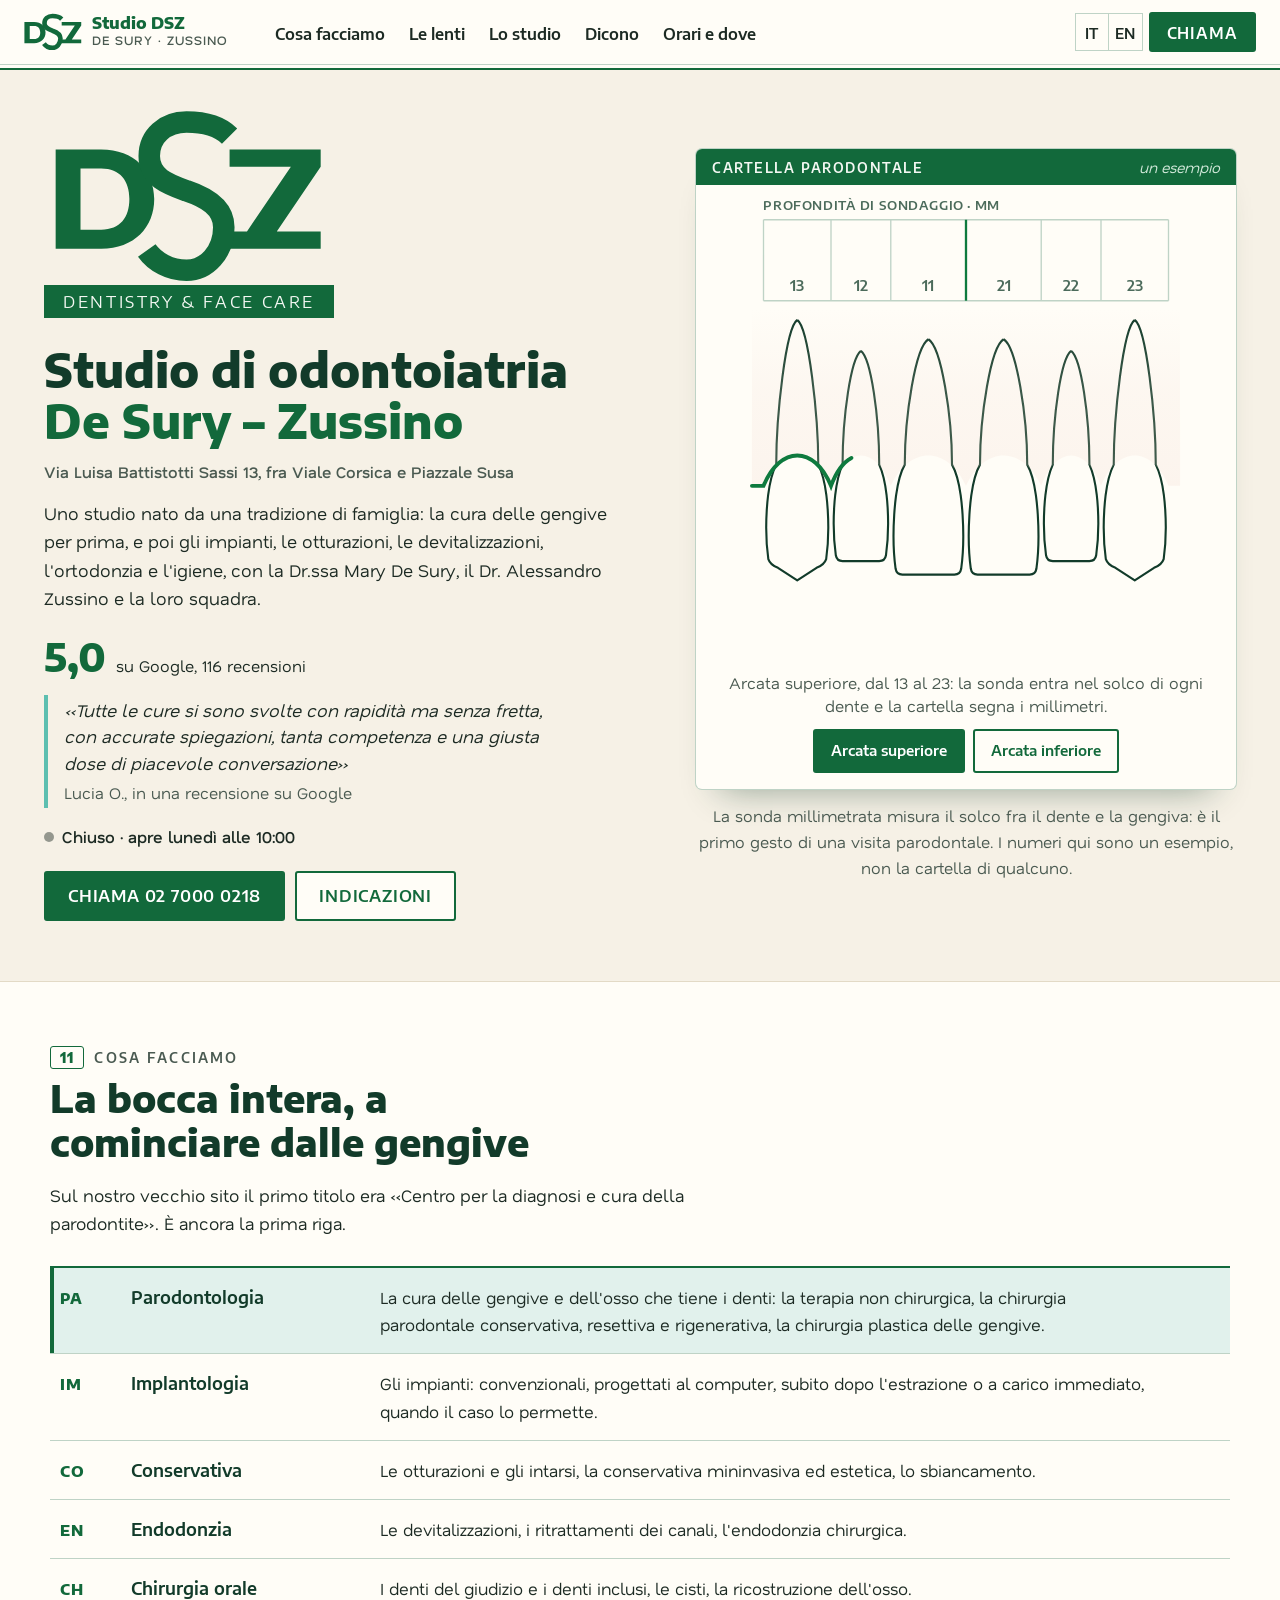
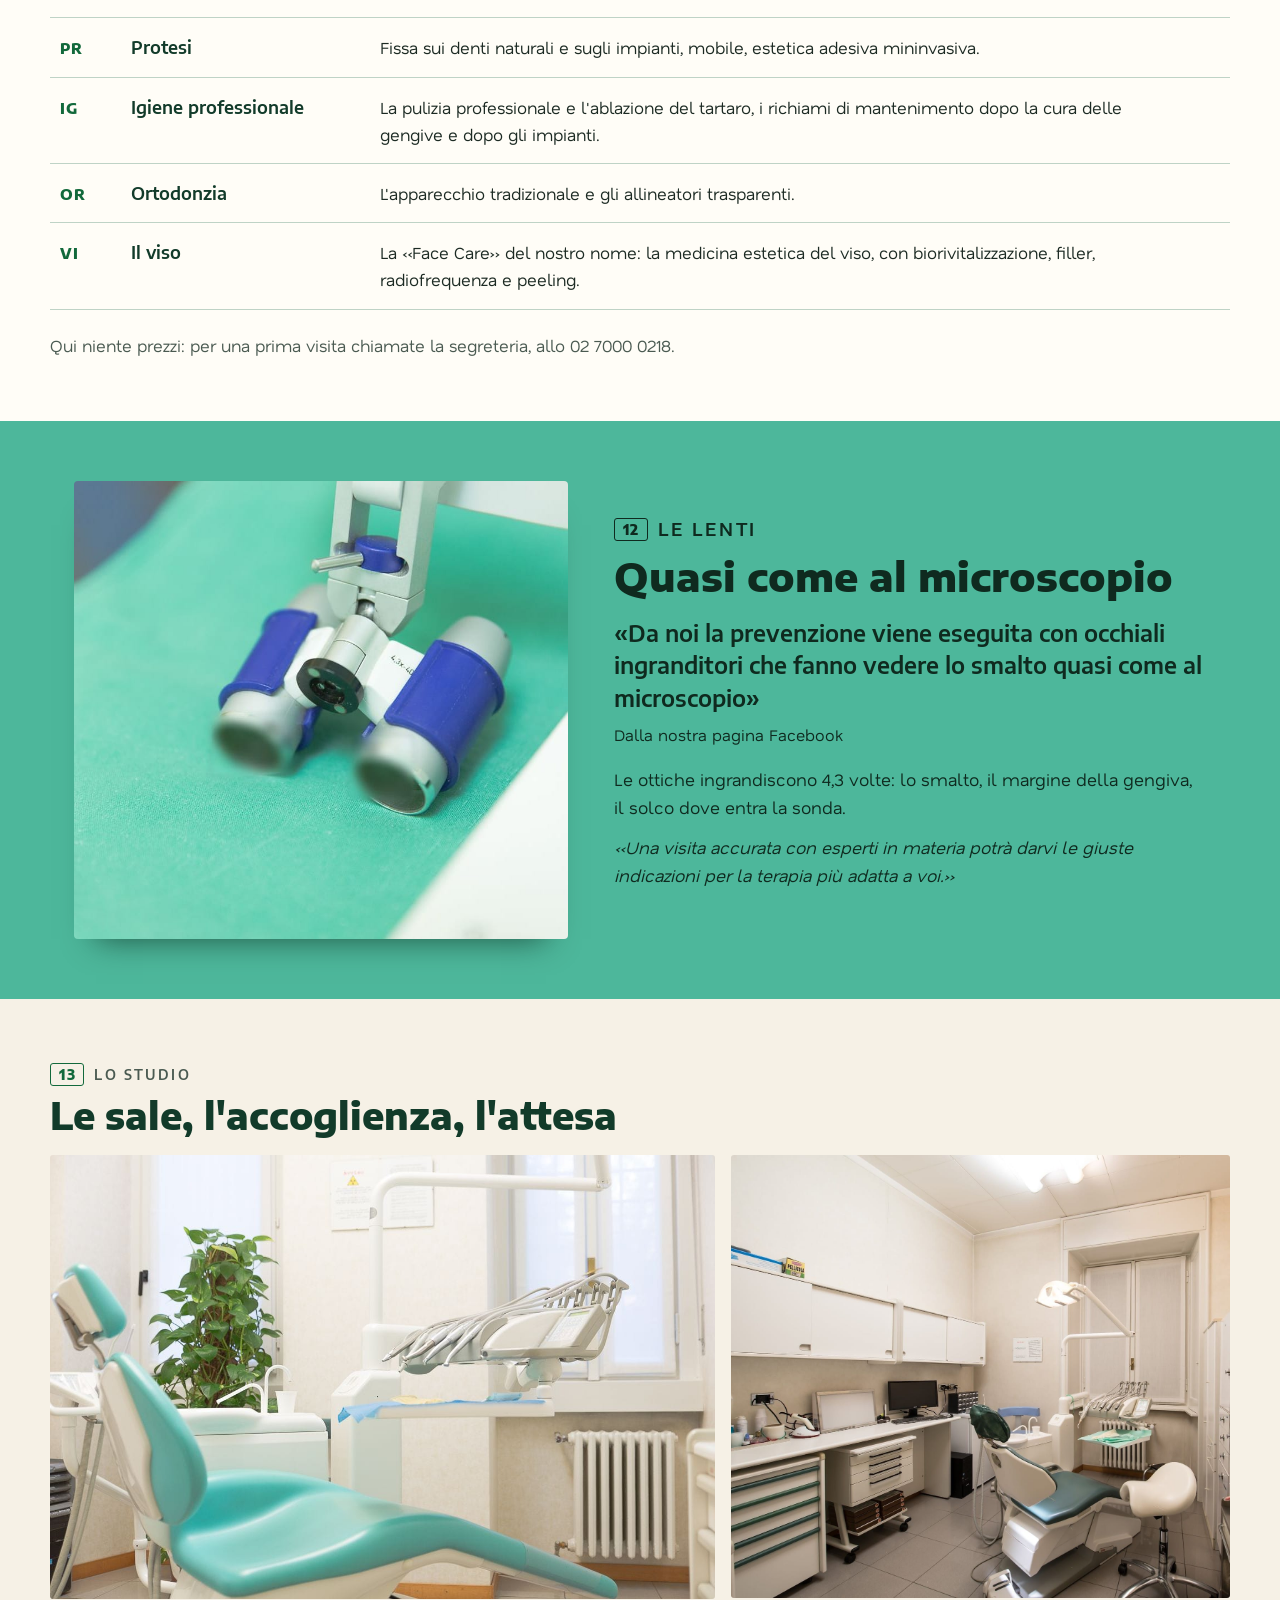
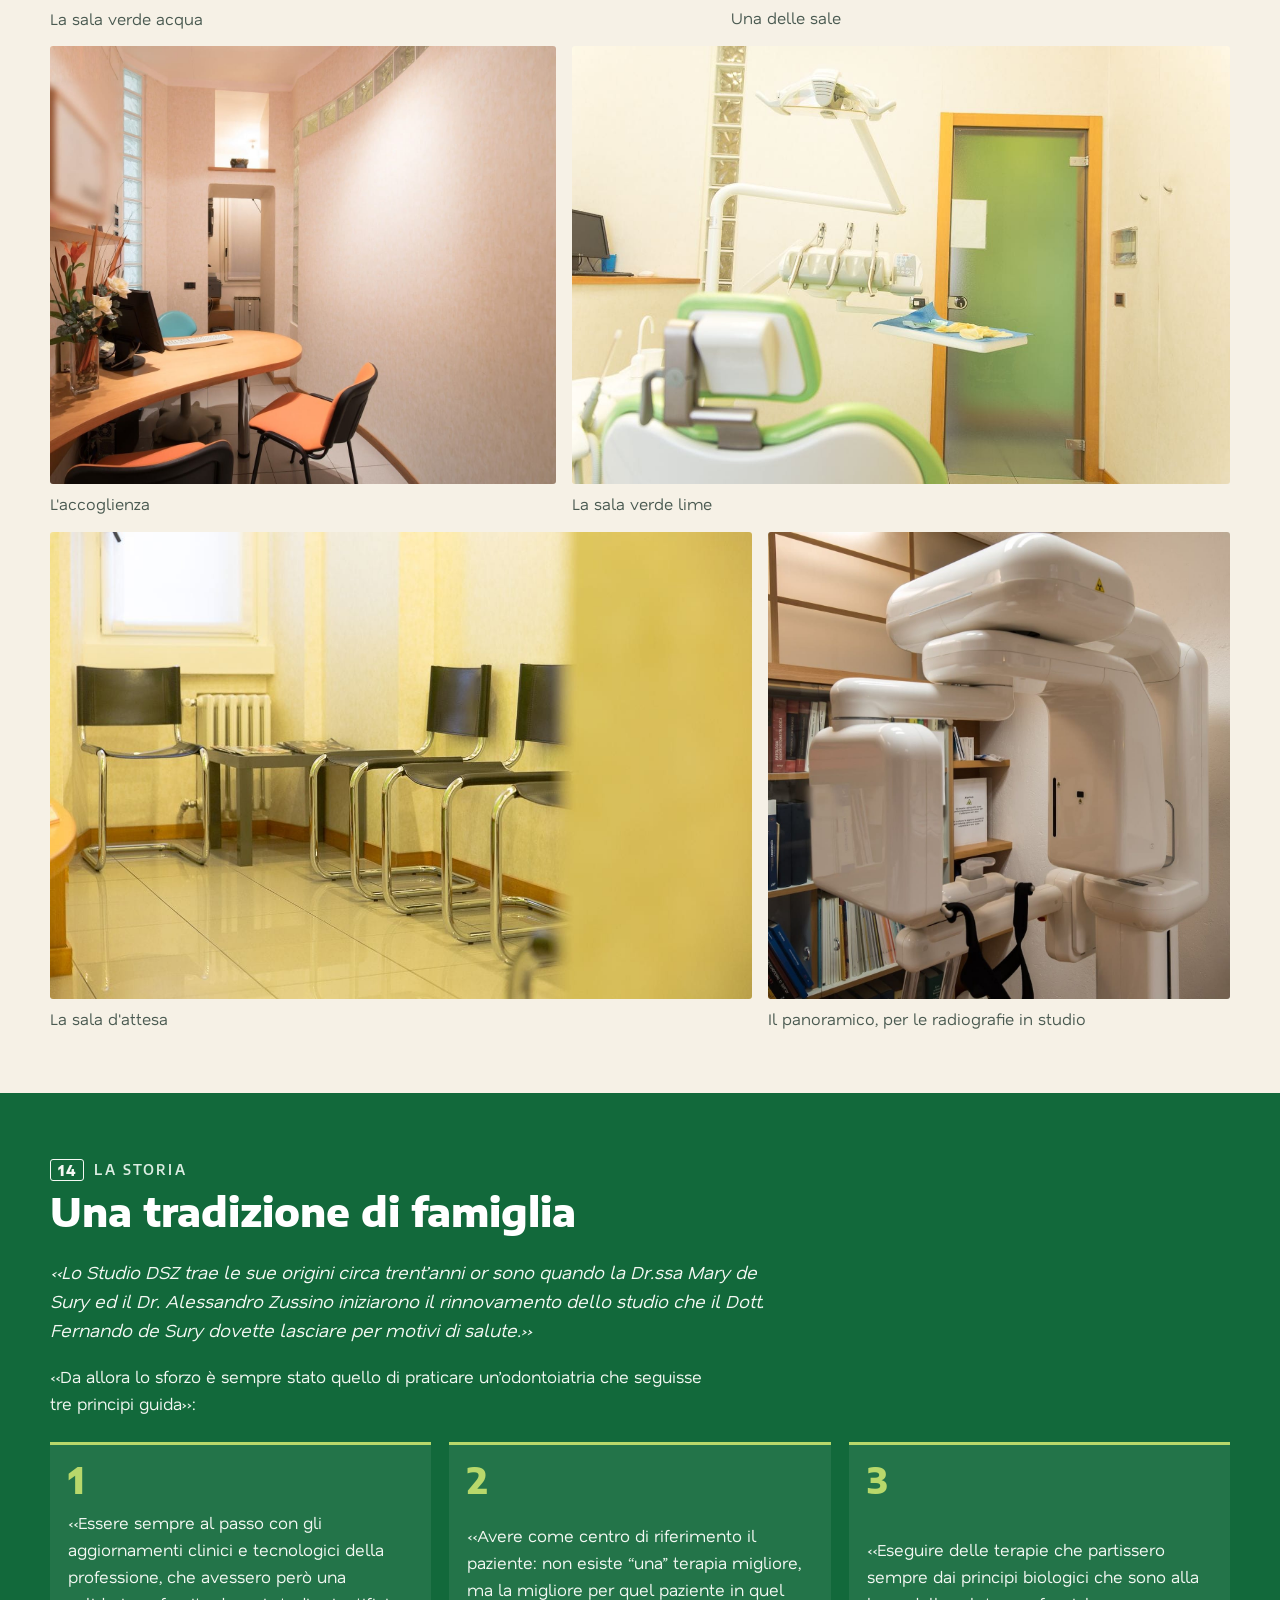
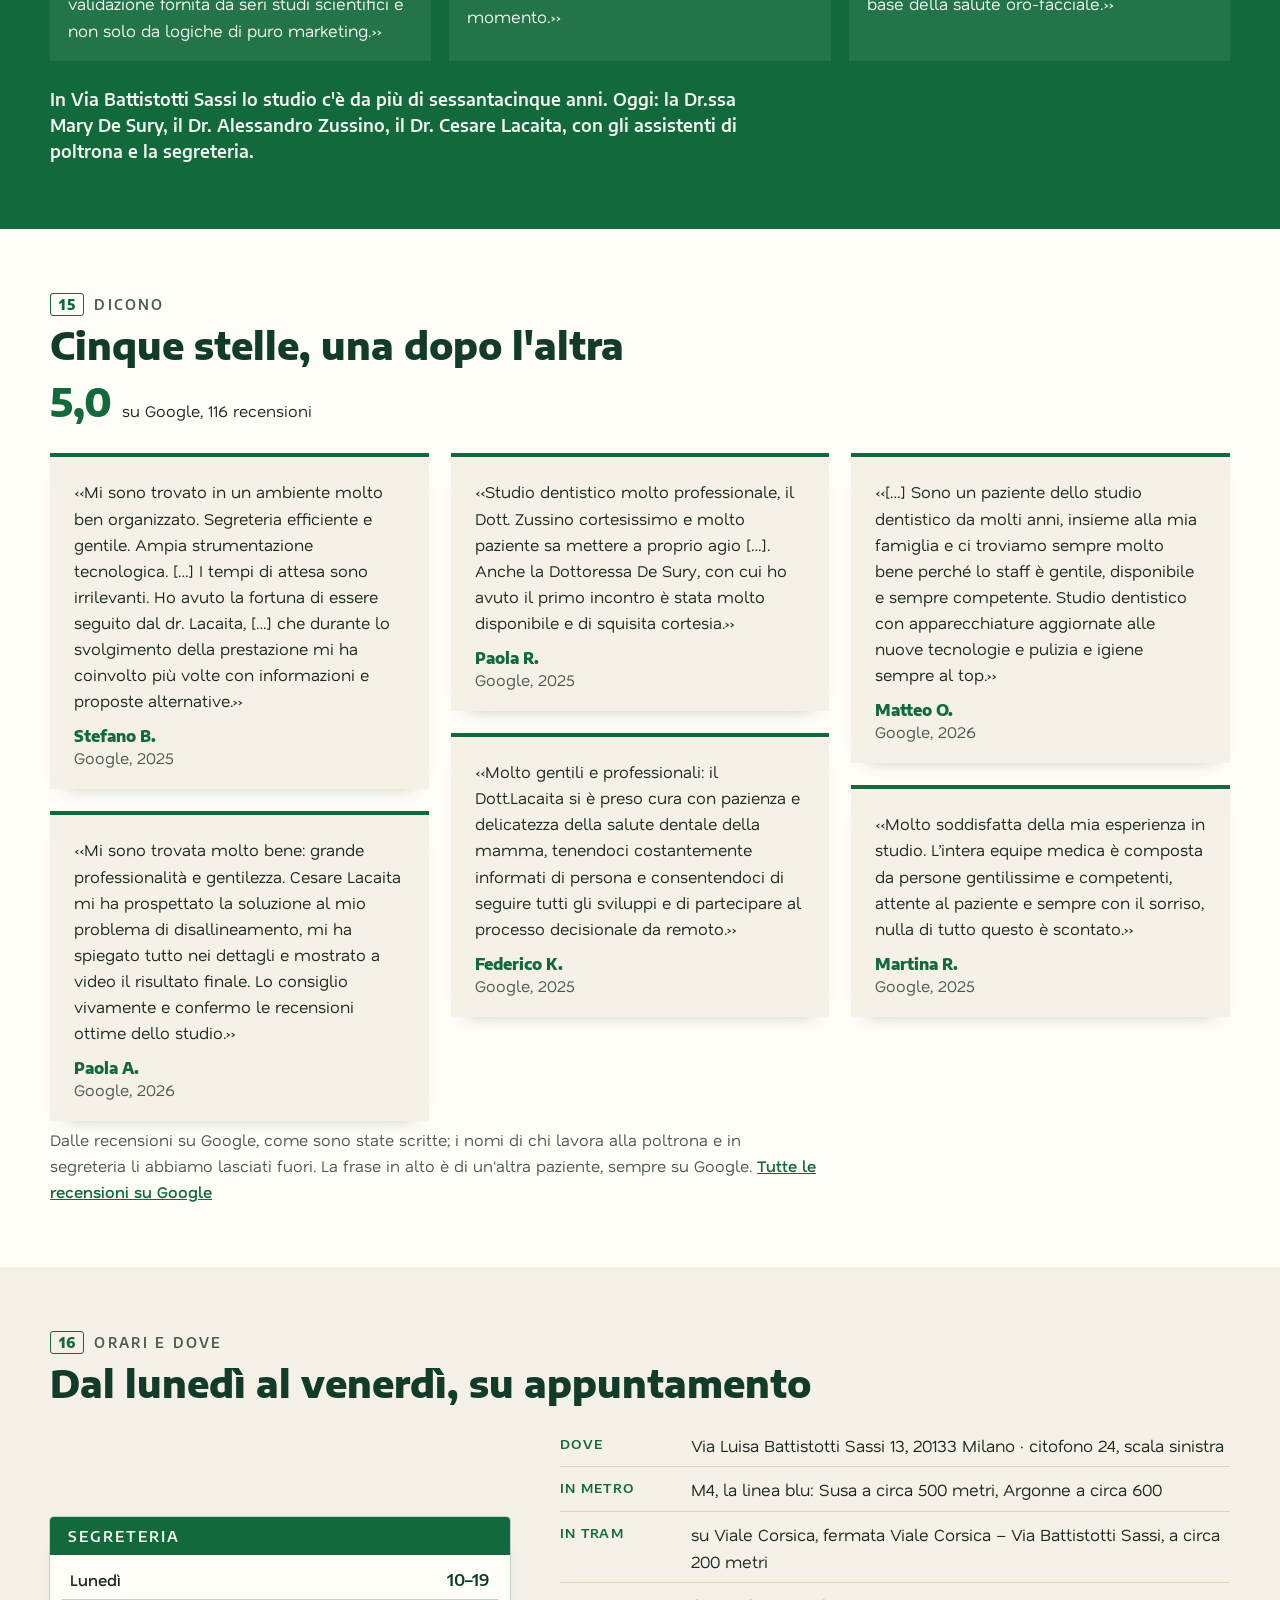
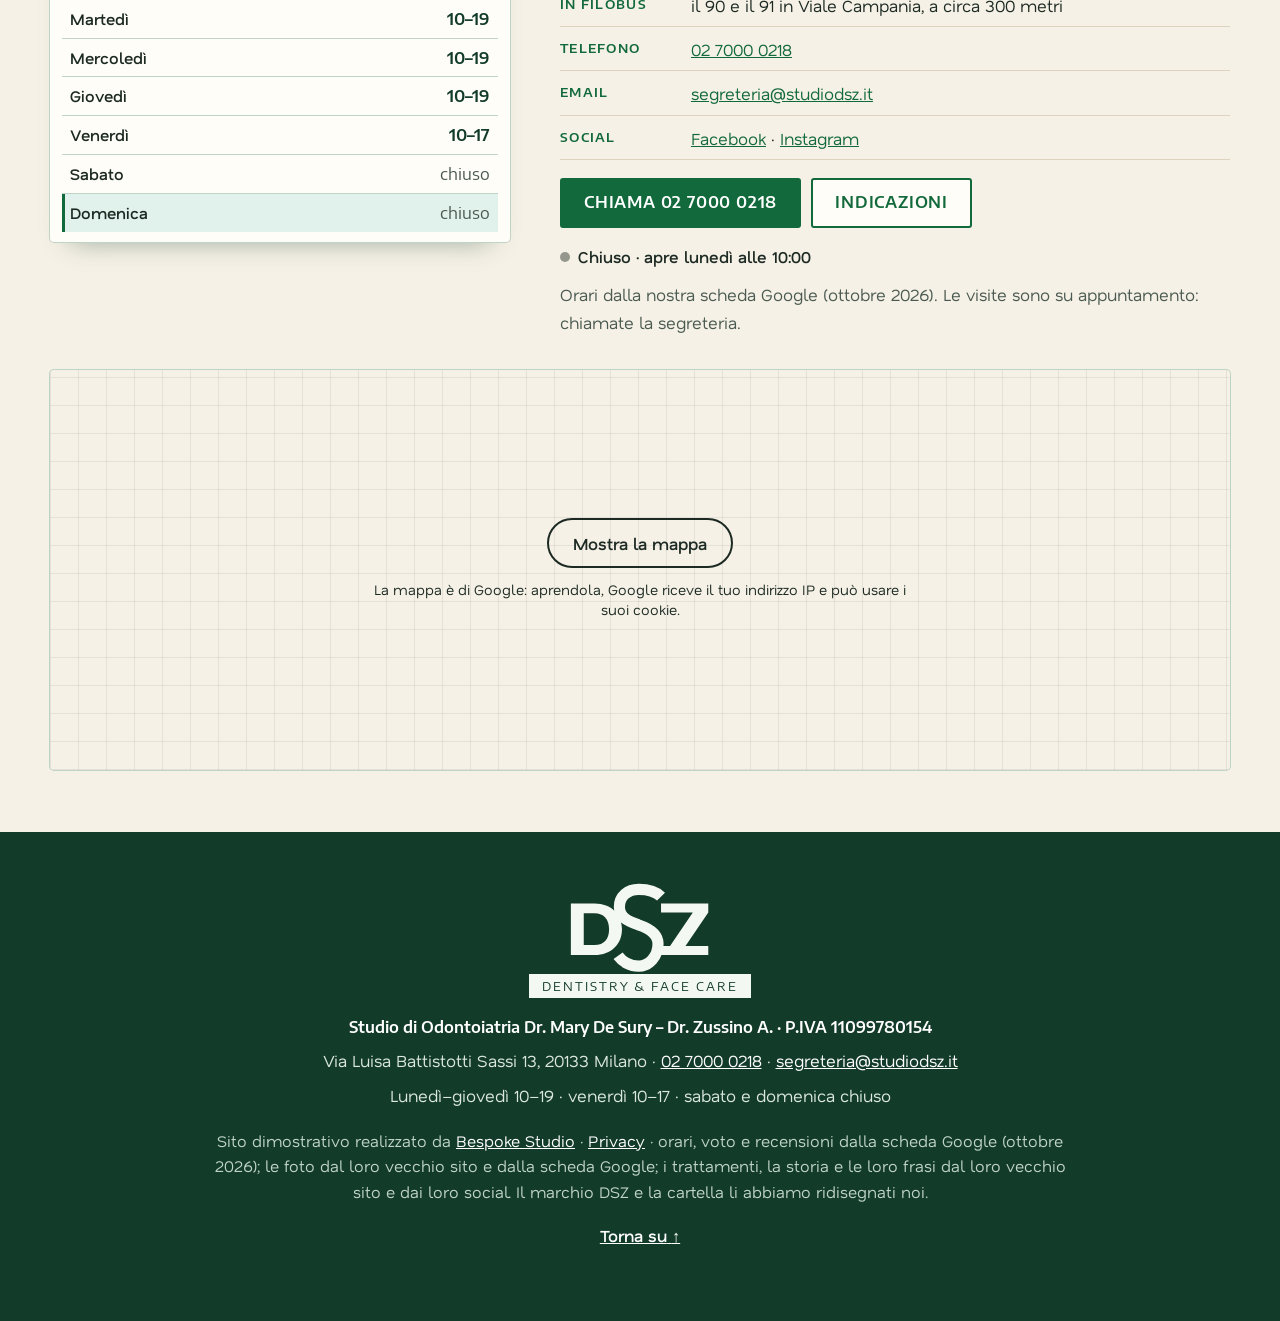
==== commit 35a92f86: "Privacy e pulizia: caratteri sul sito, mappa al clic, informativa, noindex - caratteri copiati nel s" ====
--- a/index.html
+++ b/index.html
@@ -3,6 +3,7 @@
 <head>
 <meta charset="utf-8">
 <meta name="viewport" content="width=device-width, initial-scale=1">
+<meta name="robots" content="noindex">
 <script>(function(){var r=document.documentElement;r.classList.remove('no-js');
 /* la firma: finché main.js non parte c'è la cartella vuota coi suoi numeri; se il codice non arriva, dopo 2,5 s la cartella intera */
 try{if(!matchMedia('(prefers-reduced-motion: reduce)').matches){r.classList.add('firma-attesa');window.__attesaSonda=setTimeout(function(){r.classList.remove('firma-attesa')},2500)}}catch(e){}})()</script>
@@ -20,15 +21,61 @@
 <link rel="icon" href="img/favicon.svg" type="image/svg+xml">
 <link rel="icon" href="img/favicon-32.png" sizes="32x32" type="image/png">
 <link rel="apple-touch-icon" href="img/apple-touch-icon.png">
-<link rel="preconnect" href="https://fonts.googleapis.com">
-<link rel="preconnect" href="https://fonts.gstatic.com" crossorigin>
-<link href="https://fonts.googleapis.com/css2?family=Encode+Sans+Semi+Expanded:wght@400;600;800&amp;family=Nata+Sans:wght@400;600&amp;display=swap" rel="stylesheet">
+<link rel="stylesheet" href="fonts/fonts.css?v=1">
 <link rel="stylesheet" href="css/styles.css?v=1">
 <script src="https://cdn.jsdelivr.net/npm/gsap@3.12.5/dist/gsap.min.js" defer></script>
 <script src="https://cdn.jsdelivr.net/npm/gsap@3.12.5/dist/ScrollTrigger.min.js" defer></script>
 <script src="js/main.js?v=1" defer></script>
 <script type="application/ld+json">
-{"@context":"https://schema.org","@type":"Dentist","name":"Studio DSZ – Dentistry & Face Care","alternateName":"Studio Dentistico DSZ De Sury – Zussino","legalName":"Studio di Odontoiatria Dr. Mary De Sury - Dr. Zussino A.","vatID":"IT11099780154","description":"Studio di odontoiatria in Via Luisa Battistotti Sassi 13 a Milano: parodontologia, implantologia, conservativa, endodonzia, chirurgia orale, protesi, igiene, ortodonzia.","url":"https://rotenzark.github.io/studio-dsz/","image":"https://rotenzark.github.io/studio-dsz/img/og.jpg","telephone":"+39 02 7000 0218","email":"segreteria@studiodsz.it","address":{"@type":"PostalAddress","streetAddress":"Via Luisa Battistotti Sassi 13","postalCode":"20133","addressLocality":"Milano","addressRegion":"MI","addressCountry":"IT"},"geo":{"@type":"GeoCoordinates","latitude":45.4638328,"longitude":9.2275192},"openingHoursSpecification":[{"@type":"OpeningHoursSpecification","dayOfWeek":["Monday","Tuesday","Wednesday","Thursday"],"opens":"10:00","closes":"19:00"},{"@type":"OpeningHoursSpecification","dayOfWeek":"Friday","opens":"10:00","closes":"17:00"}],"sameAs":["https://www.facebook.com/studiodsz","https://www.instagram.com/studio.dsz/"],"aggregateRating":{"@type":"AggregateRating","ratingValue":"5.0","reviewCount":"116","bestRating":"5"}}
+{
+  "@context": "https://schema.org",
+  "@type": "Dentist",
+  "name": "Studio DSZ – Dentistry & Face Care",
+  "alternateName": "Studio Dentistico DSZ De Sury – Zussino",
+  "legalName": "Studio di Odontoiatria Dr. Mary De Sury - Dr. Zussino A.",
+  "vatID": "IT11099780154",
+  "description": "Studio di odontoiatria in Via Luisa Battistotti Sassi 13 a Milano: parodontologia, implantologia, conservativa, endodonzia, chirurgia orale, protesi, igiene, ortodonzia.",
+  "url": "https://rotenzark.github.io/studio-dsz/",
+  "image": "https://rotenzark.github.io/studio-dsz/img/og.jpg",
+  "telephone": "+39 02 7000 0218",
+  "email": "segreteria@studiodsz.it",
+  "address": {
+    "@type": "PostalAddress",
+    "streetAddress": "Via Luisa Battistotti Sassi 13",
+    "postalCode": "20133",
+    "addressLocality": "Milano",
+    "addressRegion": "MI",
+    "addressCountry": "IT"
+  },
+  "geo": {
+    "@type": "GeoCoordinates",
+    "latitude": 45.4638328,
+    "longitude": 9.2275192
+  },
+  "openingHoursSpecification": [
+    {
+      "@type": "OpeningHoursSpecification",
+      "dayOfWeek": [
+        "Monday",
+        "Tuesday",
+        "Wednesday",
+        "Thursday"
+      ],
+      "opens": "10:00",
+      "closes": "19:00"
+    },
+    {
+      "@type": "OpeningHoursSpecification",
+      "dayOfWeek": "Friday",
+      "opens": "10:00",
+      "closes": "17:00"
+    }
+  ],
+  "sameAs": [
+    "https://www.facebook.com/studiodsz",
+    "https://www.instagram.com/studio.dsz/"
+  ]
+}
 </script>
 </head>
 <body>
@@ -83,7 +130,7 @@
         <p class="apertura__frase" data-i18n="h.testo">Uno studio nato da una tradizione di famiglia: la cura delle gengive per prima, e poi gli impianti, le otturazioni, le devitalizzazioni, l'ortodonzia e l'igiene, con la Dr.ssa Mary De Sury, il Dr. Alessandro Zussino e la loro squadra.</p>
         <p class="voto"><b class="voto__n">5,0</b> <span class="voto__su" data-i18n="h.voto">su Google, 116 recensioni</span></p>
         <blockquote class="citazione">
-          <p>«Tutte le cure si sono svolte con rapidità ma senza fretta, con accurate spiegazioni, tanta competenza e una giusta dose di piacevole conversazione»</p>
+          <p lang="it">«Tutte le cure si sono svolte con rapidità ma senza fretta, con accurate spiegazioni, tanta competenza e una giusta dose di piacevole conversazione»</p>
           <footer data-i18n="h.chi">Lucia O., in una recensione su Google</footer>
         </blockquote>
         <p class="stato" id="orarioStato">Lun–gio 10–19, ven 10–17</p>
@@ -198,12 +245,12 @@
     <h2 id="diconoT" class="capitolo__titolo" data-i18n="d.titolo">Cinque stelle, una dopo l'altra</h2>
     <p class="voto voto--sezione"><b class="voto__n">5,0</b> <span class="voto__su" data-i18n="d.voto">su Google, 116 recensioni</span></p>
     <ul class="recensioni">
-      <li class="recensione reveal"><p class="recensione__testo">«Mi sono trovato in un ambiente molto ben organizzato. Segreteria efficiente e gentile. Ampia strumentazione tecnologica. […] I tempi di attesa sono irrilevanti. Ho avuto la fortuna di essere seguito dal dr. Lacaita, […] che durante lo svolgimento della prestazione mi ha coinvolto più volte con informazioni e proposte alternative.»</p><p class="recensione__chi"><b>Stefano B.</b> <span data-i18n="d.t25">Google, 2025</span></p></li>
-      <li class="recensione reveal"><p class="recensione__testo">«Mi sono trovata molto bene: grande professionalità e gentilezza. Cesare Lacaita mi ha prospettato la soluzione al mio problema di disallineamento, mi ha spiegato tutto nei dettagli e mostrato a video il risultato finale. Lo consiglio vivamente e confermo le recensioni ottime dello studio.»</p><p class="recensione__chi"><b>Paola A.</b> <span data-i18n="d.t26">Google, 2026</span></p></li>
-      <li class="recensione reveal"><p class="recensione__testo">«Studio dentistico molto professionale, il Dott. Zussino cortesissimo e molto paziente sa mettere a proprio agio […]. Anche la Dottoressa De Sury, con cui ho avuto il primo incontro è stata molto disponibile e di squisita cortesia.»</p><p class="recensione__chi"><b>Paola R.</b> <span data-i18n="d.t25">Google, 2025</span></p></li>
-      <li class="recensione reveal"><p class="recensione__testo">«Molto gentili e professionali: il Dott.Lacaita si è preso cura con pazienza e delicatezza della salute dentale della mamma, tenendoci costantemente informati di persona e consentendoci di seguire tutti gli sviluppi e di partecipare al processo decisionale da remoto.»</p><p class="recensione__chi"><b>Federico K.</b> <span data-i18n="d.t25">Google, 2025</span></p></li>
-      <li class="recensione reveal"><p class="recensione__testo">«[…] Sono un paziente dello studio dentistico da molti anni, insieme alla mia famiglia e ci troviamo sempre molto bene perché lo staff è gentile, disponibile e sempre competente. Studio dentistico con apparecchiature aggiornate alle nuove tecnologie e pulizia e igiene sempre al top.»</p><p class="recensione__chi"><b>Matteo O.</b> <span data-i18n="d.t26">Google, 2026</span></p></li>
-      <li class="recensione reveal"><p class="recensione__testo">«Molto soddisfatta della mia esperienza in studio. L’intera equipe medica è composta da persone gentilissime e competenti, attente al paziente e sempre con il sorriso, nulla di tutto questo è scontato.»</p><p class="recensione__chi"><b>Martina R.</b> <span data-i18n="d.t25">Google, 2025</span></p></li>
+      <li class="recensione reveal"><p lang="it" class="recensione__testo">«Mi sono trovato in un ambiente molto ben organizzato. Segreteria efficiente e gentile. Ampia strumentazione tecnologica. […] I tempi di attesa sono irrilevanti. Ho avuto la fortuna di essere seguito dal dr. Lacaita, […] che durante lo svolgimento della prestazione mi ha coinvolto più volte con informazioni e proposte alternative.»</p><p class="recensione__chi"><b>Stefano B.</b> <span data-i18n="d.t25">Google, 2025</span></p></li>
+      <li class="recensione reveal"><p lang="it" class="recensione__testo">«Mi sono trovata molto bene: grande professionalità e gentilezza. Cesare Lacaita mi ha prospettato la soluzione al mio problema di disallineamento, mi ha spiegato tutto nei dettagli e mostrato a video il risultato finale. Lo consiglio vivamente e confermo le recensioni ottime dello studio.»</p><p class="recensione__chi"><b>Paola A.</b> <span data-i18n="d.t26">Google, 2026</span></p></li>
+      <li class="recensione reveal"><p lang="it" class="recensione__testo">«Studio dentistico molto professionale, il Dott. Zussino cortesissimo e molto paziente sa mettere a proprio agio […]. Anche la Dottoressa De Sury, con cui ho avuto il primo incontro è stata molto disponibile e di squisita cortesia.»</p><p class="recensione__chi"><b>Paola R.</b> <span data-i18n="d.t25">Google, 2025</span></p></li>
+      <li class="recensione reveal"><p lang="it" class="recensione__testo">«Molto gentili e professionali: il Dott.Lacaita si è preso cura con pazienza e delicatezza della salute dentale della mamma, tenendoci costantemente informati di persona e consentendoci di seguire tutti gli sviluppi e di partecipare al processo decisionale da remoto.»</p><p class="recensione__chi"><b>Federico K.</b> <span data-i18n="d.t25">Google, 2025</span></p></li>
+      <li class="recensione reveal"><p lang="it" class="recensione__testo">«[…] Sono un paziente dello studio dentistico da molti anni, insieme alla mia famiglia e ci troviamo sempre molto bene perché lo staff è gentile, disponibile e sempre competente. Studio dentistico con apparecchiature aggiornate alle nuove tecnologie e pulizia e igiene sempre al top.»</p><p class="recensione__chi"><b>Matteo O.</b> <span data-i18n="d.t26">Google, 2026</span></p></li>
+      <li class="recensione reveal"><p lang="it" class="recensione__testo">«Molto soddisfatta della mia esperienza in studio. L’intera equipe medica è composta da persone gentilissime e competenti, attente al paziente e sempre con il sorriso, nulla di tutto questo è scontato.»</p><p class="recensione__chi"><b>Martina R.</b> <span data-i18n="d.t25">Google, 2025</span></p></li>
     </ul>
     <p class="dicono__nota"><span data-i18n="d.nota">Dalle recensioni su Google, come sono state scritte; i nomi di chi lavora alla poltrona e in segreteria li abbiamo lasciati fuori. La frase in alto è di un'altra paziente, sempre su Google.</span> <a href="https://www.google.com/maps/search/?api=1&amp;query=Studio+Dentistico+DSZ+Via+Luisa+Battistotti+Sassi+13+Milano" target="_blank" rel="noopener" data-i18n="d.tutte">Tutte le recensioni su Google</a></p>
   </section>
@@ -241,7 +288,7 @@
       </div>
     </div>
     <div class="cartina reveal">
-      <iframe title="Mappa: Studio DSZ, Via Luisa Battistotti Sassi 13, Milano" data-i18n-title="w.mappa" src="https://maps.google.com/maps?q=Studio%20Dentistico%20DSZ%2C%20Via%20Luisa%20Battistotti%20Sassi%2013%2C%2020133%20Milano&amp;z=16&amp;output=embed" width="600" height="400" loading="lazy" referrerpolicy="no-referrer-when-downgrade"></iframe>
+      <div class="mappa-clic" data-mappa-clic style="--mappa-h: 400px"><template><iframe title="Mappa: Studio DSZ, Via Luisa Battistotti Sassi 13, Milano" data-i18n-title="w.mappa" src="https://maps.google.com/maps?q=Studio%20Dentistico%20DSZ%2C%20Via%20Luisa%20Battistotti%20Sassi%2013%2C%2020133%20Milano&amp;z=16&amp;output=embed" width="600" height="400" loading="lazy" referrerpolicy="no-referrer-when-downgrade"></iframe></template><div class="mappa-clic__velo"><a class="mappa-clic__btn" href="https://www.google.com/maps/dir/?api=1&amp;destination=Studio+DSZ%2C+Via+Luisa+Battistotti+Sassi+13%2C+20133+Milano" target="_blank" rel="noopener">Mostra la mappa</a><p class="mappa-clic__nota">La mappa è di Google: aprendola, Google riceve il tuo indirizzo IP e può usare i suoi cookie.</p></div></div>
     </div>
   </section>
 
@@ -256,7 +303,7 @@
     <p class="piede__nome">Studio di Odontoiatria Dr. Mary De Sury – Dr. Zussino A. · <span data-i18n="f2.piva">P.IVA</span> 11099780154</p>
     <p class="piede__dove">Via Luisa Battistotti Sassi 13, 20133 Milano · <a href="tel:+390270000218" class="intero">02 7000 0218</a> · <a href="mailto:segreteria@studiodsz.it">segreteria@studiodsz.it</a></p>
     <p class="piede__orario" data-i18n="f2.orario">Lunedì–giovedì 10–19 · venerdì 10–17 · sabato e domenica chiuso</p>
-    <p class="piede__cred" data-i18n="f2.cred">Sito dimostrativo realizzato da <a href="https://bespokestud.io" rel="noopener">Bespoke Studio</a> · orari, voto e recensioni dalla scheda Google (ottobre 2026); le foto dal loro vecchio sito e dalla scheda Google; i trattamenti, la storia e le loro frasi dal loro vecchio sito e dai loro social. Il marchio DSZ e la cartella li abbiamo ridisegnati noi.</p>
+    <p class="piede__cred" data-i18n="f2.cred">Sito dimostrativo realizzato da <a href="https://bespokestud.io" rel="noopener">Bespoke Studio</a> · <a href="privacy.html">Privacy</a> · orari, voto e recensioni dalla scheda Google (ottobre 2026); le foto dal loro vecchio sito e dalla scheda Google; i trattamenti, la storia e le loro frasi dal loro vecchio sito e dai loro social. Il marchio DSZ e la cartella li abbiamo ridisegnati noi.</p>
     <p><a class="piede__su" href="#inizio"><span data-i18n="f2.su">Torna su</span> <span class="freccia" aria-hidden="true">↑</span></a></p>
   </div>
 </footer>
@@ -271,5 +318,6 @@
   <img id="lightboxImg" src="" alt="">
 </div>
 
+<script src="js/mappa-clic.js?v=1" defer></script>
 </body>
 </html>
--- a/fonts/fonts.css
+++ b/fonts/fonts.css
@@ -0,0 +1,172 @@
+/* Caratteri ospitati sul sito: nessuna richiesta a Google Fonts o Fontshare (giro privacy 1/10/2026). Licenze in LICENSE.txt. */
+/* vietnamese */
+@font-face {
+  font-family: 'Encode Sans Semi Expanded';
+  font-style: normal;
+  font-weight: 400;
+  font-display: swap;
+  src: url(encodesanssemiexpanded-v23-ke83OhAPMEZs-BDuzwftTNJ85JvwMOzE9d9Cca5TO4I1Lhjg.woff2) format('woff2');
+  unicode-range: U+0102-0103, U+0110-0111, U+0128-0129, U+0168-0169, U+01A0-01A1, U+01AF-01B0, U+0300-0301, U+0303-0304, U+0308-0309, U+0323, U+0329, U+1EA0-1EF9, U+20AB;
+}
+/* latin-ext */
+@font-face {
+  font-family: 'Encode Sans Semi Expanded';
+  font-style: normal;
+  font-weight: 400;
+  font-display: swap;
+  src: url(encodesanssemiexpanded-v23-ke83OhAPMEZs-BDuzwftTNJ85JvwMOzE9d9Cca5TO4M1Lhjg.woff2) format('woff2');
+  unicode-range: U+0100-02BA, U+02BD-02C5, U+02C7-02CC, U+02CE-02D7, U+02DD-02FF, U+0304, U+0308, U+0329, U+1D00-1DBF, U+1E00-1E9F, U+1EF2-1EFF, U+2020, U+20A0-20AB, U+20AD-20C0, U+2113, U+2C60-2C7F, U+A720-A7FF;
+}
+/* latin */
+@font-face {
+  font-family: 'Encode Sans Semi Expanded';
+  font-style: normal;
+  font-weight: 400;
+  font-display: swap;
+  src: url(encodesanssemiexpanded-v23-ke83OhAPMEZs-BDuzwftTNJ85JvwMOzE9d9Cca5TO401Lg.woff2) format('woff2');
+  unicode-range: U+0000-00FF, U+0131, U+0152-0153, U+02BB-02BC, U+02C6, U+02DA, U+02DC, U+0304, U+0308, U+0329, U+2000-206F, U+20AC, U+2122, U+2191, U+2193, U+2212, U+2215, U+FEFF, U+FFFD;
+}
+/* vietnamese */
+@font-face {
+  font-family: 'Encode Sans Semi Expanded';
+  font-style: normal;
+  font-weight: 600;
+  font-display: swap;
+  src: url(encodesanssemiexpanded-v23-ke8yOhAPMEZs-BDuzwftTNJ85JvwMOzE9d9Cca5TM1IROyjBJE6X.woff2) format('woff2');
+  unicode-range: U+0102-0103, U+0110-0111, U+0128-0129, U+0168-0169, U+01A0-01A1, U+01AF-01B0, U+0300-0301, U+0303-0304, U+0308-0309, U+0323, U+0329, U+1EA0-1EF9, U+20AB;
+}
+/* latin-ext */
+@font-face {
+  font-family: 'Encode Sans Semi Expanded';
+  font-style: normal;
+  font-weight: 600;
+  font-display: swap;
+  src: url(encodesanssemiexpanded-v23-ke8yOhAPMEZs-BDuzwftTNJ85JvwMOzE9d9Cca5TM1IROynBJE6X.woff2) format('woff2');
+  unicode-range: U+0100-02BA, U+02BD-02C5, U+02C7-02CC, U+02CE-02D7, U+02DD-02FF, U+0304, U+0308, U+0329, U+1D00-1DBF, U+1E00-1E9F, U+1EF2-1EFF, U+2020, U+20A0-20AB, U+20AD-20C0, U+2113, U+2C60-2C7F, U+A720-A7FF;
+}
+/* latin */
+@font-face {
+  font-family: 'Encode Sans Semi Expanded';
+  font-style: normal;
+  font-weight: 600;
+  font-display: swap;
+  src: url(encodesanssemiexpanded-v23-ke8yOhAPMEZs-BDuzwftTNJ85JvwMOzE9d9Cca5TM1IROyfBJA.woff2) format('woff2');
+  unicode-range: U+0000-00FF, U+0131, U+0152-0153, U+02BB-02BC, U+02C6, U+02DA, U+02DC, U+0304, U+0308, U+0329, U+2000-206F, U+20AC, U+2122, U+2191, U+2193, U+2212, U+2215, U+FEFF, U+FFFD;
+}
+/* vietnamese */
+@font-face {
+  font-family: 'Encode Sans Semi Expanded';
+  font-style: normal;
+  font-weight: 800;
+  font-display: swap;
+  src: url(encodesanssemiexpanded-v23-ke8yOhAPMEZs-BDuzwftTNJ85JvwMOzE9d9Cca5TMyoTOyjBJE6X.woff2) format('woff2');
+  unicode-range: U+0102-0103, U+0110-0111, U+0128-0129, U+0168-0169, U+01A0-01A1, U+01AF-01B0, U+0300-0301, U+0303-0304, U+0308-0309, U+0323, U+0329, U+1EA0-1EF9, U+20AB;
+}
+/* latin-ext */
+@font-face {
+  font-family: 'Encode Sans Semi Expanded';
+  font-style: normal;
+  font-weight: 800;
+  font-display: swap;
+  src: url(encodesanssemiexpanded-v23-ke8yOhAPMEZs-BDuzwftTNJ85JvwMOzE9d9Cca5TMyoTOynBJE6X.woff2) format('woff2');
+  unicode-range: U+0100-02BA, U+02BD-02C5, U+02C7-02CC, U+02CE-02D7, U+02DD-02FF, U+0304, U+0308, U+0329, U+1D00-1DBF, U+1E00-1E9F, U+1EF2-1EFF, U+2020, U+20A0-20AB, U+20AD-20C0, U+2113, U+2C60-2C7F, U+A720-A7FF;
+}
+/* latin */
+@font-face {
+  font-family: 'Encode Sans Semi Expanded';
+  font-style: normal;
+  font-weight: 800;
+  font-display: swap;
+  src: url(encodesanssemiexpanded-v23-ke8yOhAPMEZs-BDuzwftTNJ85JvwMOzE9d9Cca5TMyoTOyfBJA.woff2) format('woff2');
+  unicode-range: U+0000-00FF, U+0131, U+0152-0153, U+02BB-02BC, U+02C6, U+02DA, U+02DC, U+0304, U+0308, U+0329, U+2000-206F, U+20AC, U+2122, U+2191, U+2193, U+2212, U+2215, U+FEFF, U+FFFD;
+}
+/* cyrillic-ext */
+@font-face {
+  font-family: 'Nata Sans';
+  font-style: normal;
+  font-weight: 400;
+  font-display: swap;
+  src: url(natasans-v1-1q2EY5KBClBit88SU_t-ws4avEU.woff2) format('woff2');
+  unicode-range: U+0460-052F, U+1C80-1C8A, U+20B4, U+2DE0-2DFF, U+A640-A69F, U+FE2E-FE2F;
+}
+/* cyrillic */
+@font-face {
+  font-family: 'Nata Sans';
+  font-style: normal;
+  font-weight: 400;
+  font-display: swap;
+  src: url(natasans-v1-1q2EY5KBClBit88SU_t-y84avEU.woff2) format('woff2');
+  unicode-range: U+0301, U+0400-045F, U+0490-0491, U+04B0-04B1, U+2116;
+}
+/* vietnamese */
+@font-face {
+  font-family: 'Nata Sans';
+  font-style: normal;
+  font-weight: 400;
+  font-display: swap;
+  src: url(natasans-v1-1q2EY5KBClBit88SU_t-wM4avEU.woff2) format('woff2');
+  unicode-range: U+0102-0103, U+0110-0111, U+0128-0129, U+0168-0169, U+01A0-01A1, U+01AF-01B0, U+0300-0301, U+0303-0304, U+0308-0309, U+0323, U+0329, U+1EA0-1EF9, U+20AB;
+}
+/* latin-ext */
+@font-face {
+  font-family: 'Nata Sans';
+  font-style: normal;
+  font-weight: 400;
+  font-display: swap;
+  src: url(natasans-v1-1q2EY5KBClBit88SU_t-wc4avEU.woff2) format('woff2');
+  unicode-range: U+0100-02BA, U+02BD-02C5, U+02C7-02CC, U+02CE-02D7, U+02DD-02FF, U+0304, U+0308, U+0329, U+1D00-1DBF, U+1E00-1E9F, U+1EF2-1EFF, U+2020, U+20A0-20AB, U+20AD-20C0, U+2113, U+2C60-2C7F, U+A720-A7FF;
+}
+/* latin */
+@font-face {
+  font-family: 'Nata Sans';
+  font-style: normal;
+  font-weight: 400;
+  font-display: swap;
+  src: url(natasans-v1-1q2EY5KBClBit88SU_t-z84a.woff2) format('woff2');
+  unicode-range: U+0000-00FF, U+0131, U+0152-0153, U+02BB-02BC, U+02C6, U+02DA, U+02DC, U+0304, U+0308, U+0329, U+2000-206F, U+20AC, U+2122, U+2191, U+2193, U+2212, U+2215, U+FEFF, U+FFFD;
+}
+/* cyrillic-ext */
+@font-face {
+  font-family: 'Nata Sans';
+  font-style: normal;
+  font-weight: 600;
+  font-display: swap;
+  src: url(natasans-v1-1q2EY5KBClBit88SU_t-ws4avEU.woff2) format('woff2');
+  unicode-range: U+0460-052F, U+1C80-1C8A, U+20B4, U+2DE0-2DFF, U+A640-A69F, U+FE2E-FE2F;
+}
+/* cyrillic */
+@font-face {
+  font-family: 'Nata Sans';
+  font-style: normal;
+  font-weight: 600;
+  font-display: swap;
+  src: url(natasans-v1-1q2EY5KBClBit88SU_t-y84avEU.woff2) format('woff2');
+  unicode-range: U+0301, U+0400-045F, U+0490-0491, U+04B0-04B1, U+2116;
+}
+/* vietnamese */
+@font-face {
+  font-family: 'Nata Sans';
+  font-style: normal;
+  font-weight: 600;
+  font-display: swap;
+  src: url(natasans-v1-1q2EY5KBClBit88SU_t-wM4avEU.woff2) format('woff2');
+  unicode-range: U+0102-0103, U+0110-0111, U+0128-0129, U+0168-0169, U+01A0-01A1, U+01AF-01B0, U+0300-0301, U+0303-0304, U+0308-0309, U+0323, U+0329, U+1EA0-1EF9, U+20AB;
+}
+/* latin-ext */
+@font-face {
+  font-family: 'Nata Sans';
+  font-style: normal;
+  font-weight: 600;
+  font-display: swap;
+  src: url(natasans-v1-1q2EY5KBClBit88SU_t-wc4avEU.woff2) format('woff2');
+  unicode-range: U+0100-02BA, U+02BD-02C5, U+02C7-02CC, U+02CE-02D7, U+02DD-02FF, U+0304, U+0308, U+0329, U+1D00-1DBF, U+1E00-1E9F, U+1EF2-1EFF, U+2020, U+20A0-20AB, U+20AD-20C0, U+2113, U+2C60-2C7F, U+A720-A7FF;
+}
+/* latin */
+@font-face {
+  font-family: 'Nata Sans';
+  font-style: normal;
+  font-weight: 600;
+  font-display: swap;
+  src: url(natasans-v1-1q2EY5KBClBit88SU_t-z84a.woff2) format('woff2');
+  unicode-range: U+0000-00FF, U+0131, U+0152-0153, U+02BB-02BC, U+02C6, U+02DA, U+02DC, U+0304, U+0308, U+0329, U+2000-206F, U+20AC, U+2122, U+2191, U+2193, U+2212, U+2215, U+FEFF, U+FFFD;
+}
--- a/css/styles.css
+++ b/css/styles.css
@@ -287,3 +287,12 @@
 .firma-attesa .so-gengiva, .firma-attesa .so-n { opacity: 0; }
 .firma-attesa .so-sonda { transform: translate(109px, 512px); }
 /*/SONDA*/
+
+/*MAPPACLIC*/
+/* la mappa Google si carica solo al clic (giro privacy 1/10/2026) */
+.mappa-clic { display: flex; align-items: center; justify-content: center; width: 100%; height: 100%; min-height: var(--mappa-h, 320px); box-sizing: border-box; padding: 24px; text-align: center; background: repeating-linear-gradient(0deg, rgba(127, 127, 127, 0.14) 0 1px, transparent 1px 28px), repeating-linear-gradient(90deg, rgba(127, 127, 127, 0.14) 0 1px, transparent 1px 28px); }
+.mappa-clic__velo { display: flex; flex-direction: column; align-items: center; gap: 12px; max-width: 32em; }
+.mappa-clic__btn { display: inline-block; padding: 0.75em 1.4em; border: 2px solid currentColor; border-radius: 999px; color: inherit; font: inherit; font-weight: 600; line-height: 1.2; text-decoration: none; background: transparent; cursor: pointer; }
+.mappa-clic__btn:hover, .mappa-clic__btn:focus-visible { text-decoration: underline; }
+.mappa-clic__nota { margin: 0; font-size: 0.85em; line-height: 1.45; }
+/*/MAPPACLIC*/
